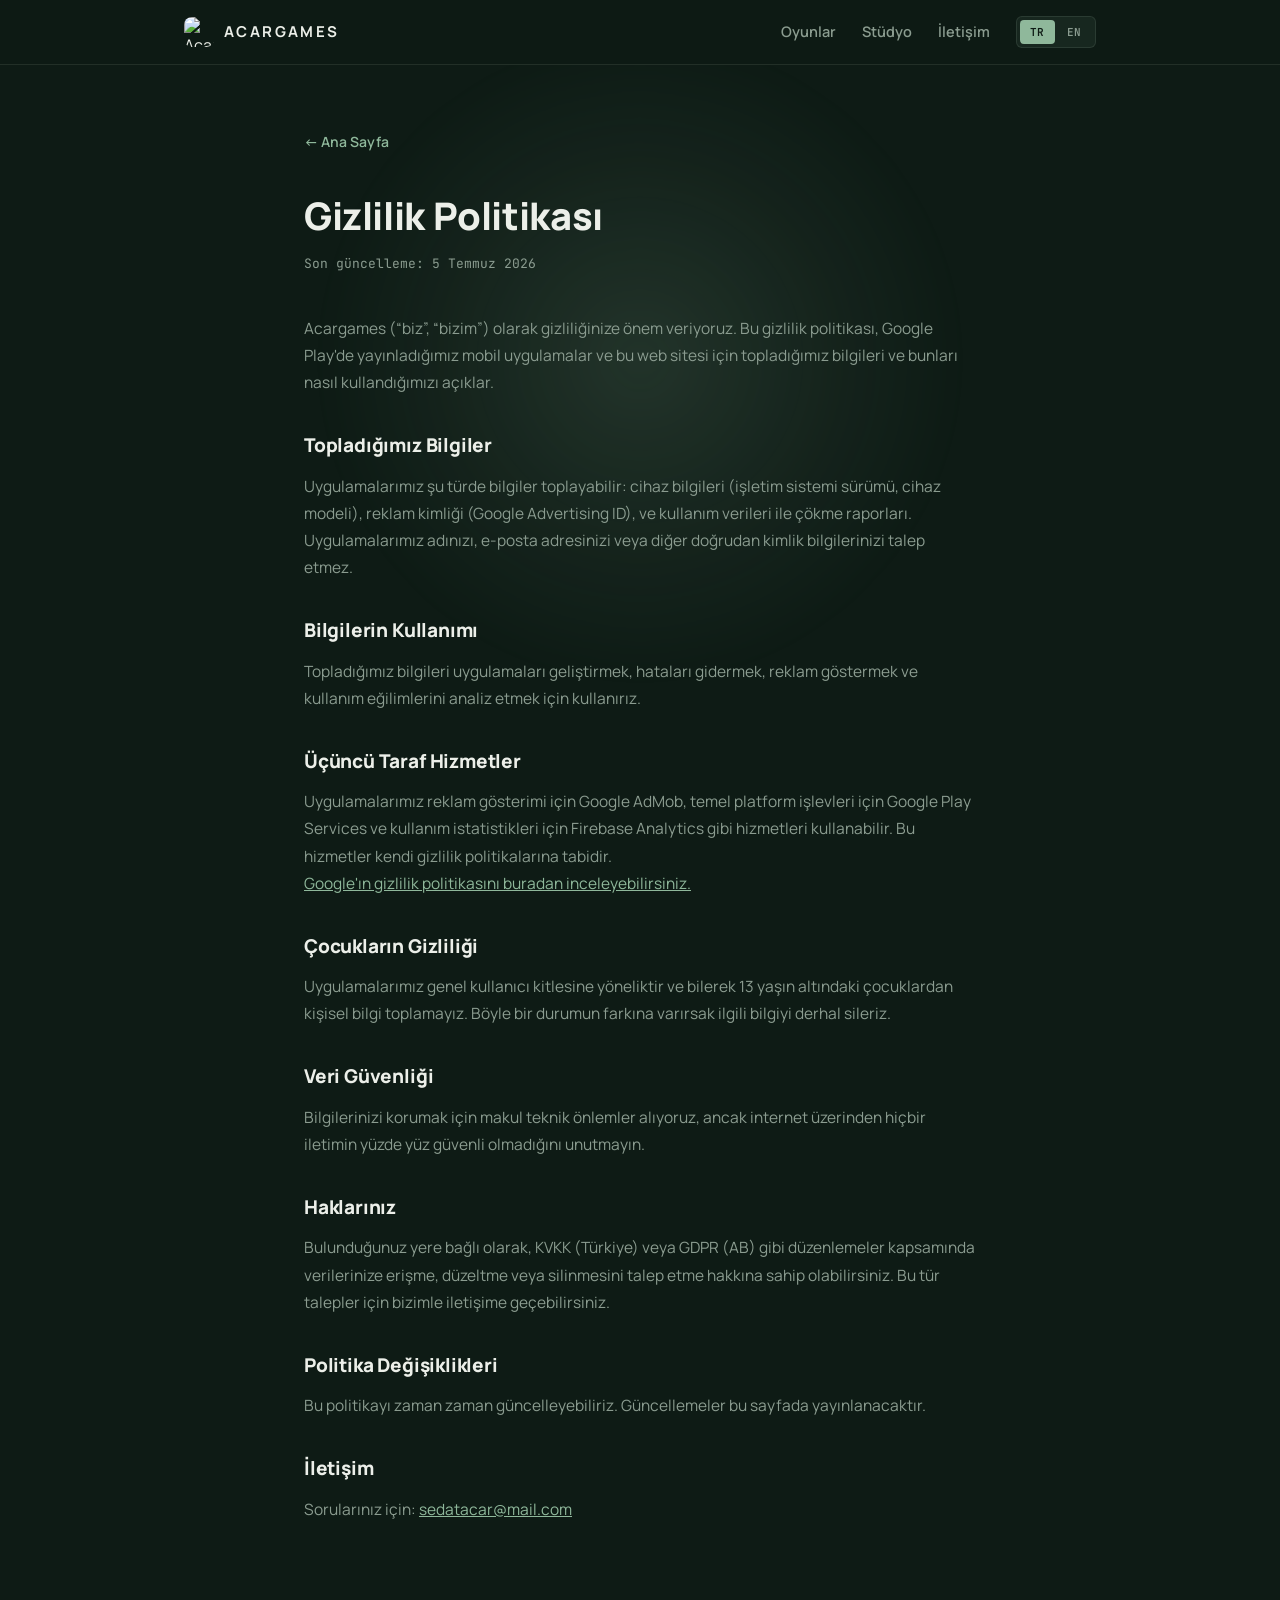
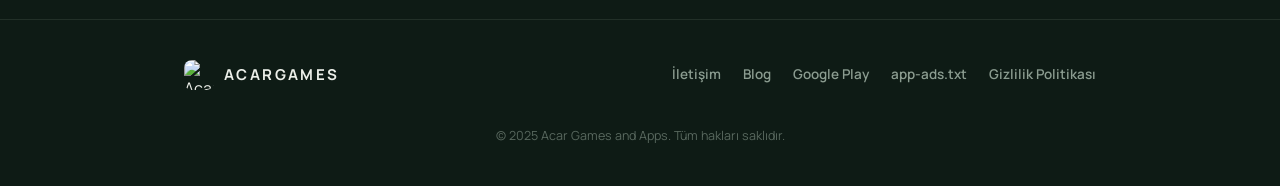
==== privacy.html @ a4260bbc "Add files via upload" ====
<!DOCTYPE html>
<html lang="tr">
<head>
<meta charset="UTF-8">
<meta name="viewport" content="width=device-width, initial-scale=1.0">
<title>Gizlilik Politikası — Acargames</title>
<meta name="description" content="Acargames gizlilik politikası: uygulamalarımızın ve web sitemizin topladığı bilgiler ve bunların kullanımı.">
<link rel="icon" type="image/png" href="https://play-lh.googleusercontent.com/VYptY5OssJmD5Wh0BMGkPZG2lin6q_z4m8bGtNImqxo-uKueqaKjXhuXgGf3LalXznJJ=s94">
<link rel="preconnect" href="https://fonts.googleapis.com">
<link rel="preconnect" href="https://fonts.gstatic.com" crossorigin>
<link href="https://fonts.googleapis.com/css2?family=Manrope:wght@400;500;600;700;800&family=JetBrains+Mono:wght@400;500&display=swap" rel="stylesheet">
<link rel="stylesheet" href="style.css?v=3">
</head>
<body>
<div class="ambient-glow" id="ambientGlow" aria-hidden="true"></div>

<header class="nav">
  <div class="nav-inner">
    <a href="index.html" class="wordmark">
      <img src="https://play-lh.googleusercontent.com/VYptY5OssJmD5Wh0BMGkPZG2lin6q_z4m8bGtNImqxo-uKueqaKjXhuXgGf3LalXznJJ=s94" alt="Acargames logosu">
      <span>Acargames</span>
    </a>
    <button class="nav-toggle" id="navToggle" aria-label="Menüyü aç" aria-expanded="false">
      <span></span><span></span><span></span>
    </button>
    <nav class="nav-links" id="navLinks">
      <a href="index.html#oyunlar" data-i18n="nav_games">Oyunlar</a>
      <a href="index.html#studyo" data-i18n="nav_studio">Stüdyo</a>
      <a href="index.html#iletisim" data-i18n="nav_contact">İletişim</a>
      <div class="lang-switch">
        <button class="lang-btn active" data-lang="tr">TR</button>
        <button class="lang-btn" data-lang="en">EN</button>
      </div>
    </nav>
  </div>
</header>

<main>
  <section class="policy">
    <div class="container">
      <a href="index.html" class="back-link" data-i18n="privacy_back">← Ana Sayfa</a>
      <h1 data-i18n="privacy_title">Gizlilik Politikası</h1>
      <span class="updated" data-i18n="privacy_updated">Son güncelleme: 5 Temmuz 2026</span>

      <p data-i18n="privacy_intro">Acargames ("biz", "bizim") olarak gizliliğinize önem veriyoruz. Bu gizlilik politikası, Google Play'de yayınladığımız mobil uygulamalar ve bu web sitesi için topladığımız bilgileri ve bunları nasıl kullandığımızı açıklar.</p>

      <h2 data-i18n="privacy_h_collect">Topladığımız Bilgiler</h2>
      <p data-i18n="privacy_p_collect">Uygulamalarımız şu türde bilgiler toplayabilir: cihaz bilgileri (işletim sistemi sürümü, cihaz modeli), reklam kimliği (Google Advertising ID), ve kullanım verileri ile çökme raporları. Uygulamalarımız adınızı, e-posta adresinizi veya diğer doğrudan kimlik bilgilerinizi talep etmez.</p>

      <h2 data-i18n="privacy_h_use">Bilgilerin Kullanımı</h2>
      <p data-i18n="privacy_p_use">Topladığımız bilgileri uygulamaları geliştirmek, hataları gidermek, reklam göstermek ve kullanım eğilimlerini analiz etmek için kullanırız.</p>

      <h2 data-i18n="privacy_h_third">Üçüncü Taraf Hizmetler</h2>
      <p data-i18n="privacy_p_third">Uygulamalarımız reklam gösterimi için Google AdMob, temel platform işlevleri için Google Play Services ve kullanım istatistikleri için Firebase Analytics gibi hizmetleri kullanabilir. Bu hizmetler kendi gizlilik politikalarına tabidir.</p>
      <p><a href="https://policies.google.com/privacy" target="_blank" rel="noopener" data-i18n="privacy_google_link">Google'ın gizlilik politikasını buradan inceleyebilirsiniz.</a></p>

      <h2 data-i18n="privacy_h_children">Çocukların Gizliliği</h2>
      <p data-i18n="privacy_p_children">Uygulamalarımız genel kullanıcı kitlesine yöneliktir ve bilerek 13 yaşın altındaki çocuklardan kişisel bilgi toplamayız. Böyle bir durumun farkına varırsak ilgili bilgiyi derhal sileriz.</p>

      <h2 data-i18n="privacy_h_security">Veri Güvenliği</h2>
      <p data-i18n="privacy_p_security">Bilgilerinizi korumak için makul teknik önlemler alıyoruz, ancak internet üzerinden hiçbir iletimin yüzde yüz güvenli olmadığını unutmayın.</p>

      <h2 data-i18n="privacy_h_rights">Haklarınız</h2>
      <p data-i18n="privacy_p_rights">Bulunduğunuz yere bağlı olarak, KVKK (Türkiye) veya GDPR (AB) gibi düzenlemeler kapsamında verilerinize erişme, düzeltme veya silinmesini talep etme hakkına sahip olabilirsiniz. Bu tür talepler için bizimle iletişime geçebilirsiniz.</p>

      <h2 data-i18n="privacy_h_changes">Politika Değişiklikleri</h2>
      <p data-i18n="privacy_p_changes">Bu politikayı zaman zaman güncelleyebiliriz. Güncellemeler bu sayfada yayınlanacaktır.</p>

      <h2 data-i18n="privacy_h_contact">İletişim</h2>
      <p><span data-i18n="privacy_p_contact">Sorularınız için:</span> <a href="mailto:sedatacar@mail.com">sedatacar@mail.com</a></p>
    </div>
  </section>
</main>

<footer class="footer">
  <div class="container">
    <a href="index.html" class="wordmark">
      <img src="https://play-lh.googleusercontent.com/VYptY5OssJmD5Wh0BMGkPZG2lin6q_z4m8bGtNImqxo-uKueqaKjXhuXgGf3LalXznJJ=s94" alt="Acargames logosu">
      <span>Acargames</span>
    </a>
    <div class="footer-links">
      <a href="mailto:sedatacar@mail.com" data-i18n="footer_contact">İletişim</a>
      <a href="https://acargamess.blogspot.com/" target="_blank" rel="noopener" data-i18n="footer_blog">Blog</a>
      <a href="https://play.google.com/store/apps/dev?id=5437785091123773517" target="_blank" rel="noopener" data-i18n="footer_play">Google Play</a>
      <a href="https://sedopezo21.github.io/app-ads.txt" target="_blank" rel="noopener">app-ads.txt</a>
      <a href="privacy.html" data-i18n="footer_privacy">Gizlilik Politikası</a>
    </div>
    <p class="footer-copy">&copy; 2025 Acar Games and Apps. <span data-i18n="footer_copy">Tüm hakları saklıdır.</span></p>
  </div>
</footer>

<script src="script.js?v=3"></script>
</body>
</html>
---- style.css ----
:root{
  --bg:#0E1B15;
  --surface:#17271F;
  --line:rgba(200,215,203,0.11);
  --ink:#ECEFE9;
  --ink-dim:#8B9C90;
  --accent:#8FB89B;
}
*{box-sizing:border-box;}
html{scroll-behavior:smooth; scroll-padding-top:80px;}
body{
  margin:0; background:var(--bg); color:var(--ink); font-family:'Manrope',sans-serif;
  font-weight:400; line-height:1.6; overflow-x:hidden;
}
h1,h2,h3{font-family:'Manrope',sans-serif; font-weight:800; margin:0; letter-spacing:-0.01em;}
p{margin:0;}
a{color:inherit;}
img{display:block; max-width:100%;}
::selection{background:var(--accent); color:var(--bg);}
:focus-visible{outline:2px solid var(--accent); outline-offset:3px;}

.container{max-width:960px; margin:0 auto; padding:0 24px;}
.eyebrow{
  font-family:'JetBrains Mono',monospace; font-size:12px; letter-spacing:0.14em;
  text-transform:uppercase; color:var(--accent); margin:0 0 14px;
}

.btn{display:inline-flex; align-items:center; gap:8px; padding:15px 30px; border-radius:6px;
  font-weight:700; font-size:15px; text-decoration:none; transition:opacity 0.2s ease;}
.btn-primary{background:var(--accent); color:var(--bg);}
.btn-primary:hover{opacity:0.85;}
.btn-text{border-bottom:1px solid var(--line); padding:15px 0; text-decoration:none; transition:color 0.2s ease, border-color 0.2s ease;}
.btn-text:hover{color:var(--accent); border-color:var(--accent);}

.wordmark{display:inline-flex; align-items:center; gap:10px; text-decoration:none; color:var(--ink);}
.wordmark img{width:30px; height:30px; border-radius:8px;}
.wordmark span{font-weight:700; font-size:15px; letter-spacing:0.16em; text-transform:uppercase;}

/* Nav */
.nav{position:sticky; top:0; z-index:100; background:rgba(14,27,21,0.9); backdrop-filter:blur(8px);
  border-bottom:1px solid var(--line);}
.nav-inner{max-width:960px; margin:0 auto; padding:16px 24px; display:flex; align-items:center;
  justify-content:space-between; position:relative;}
.nav-links{display:flex; align-items:center; gap:26px;}
.nav-links a{text-decoration:none; font-weight:600; font-size:14.5px; color:var(--ink-dim); transition:color 0.15s ease;}
.nav-links a:hover{color:var(--ink);}
.nav-links a.nav-cta{color:var(--accent);}
.nav-links a.nav-cta:hover{color:var(--ink);}
.nav-toggle{display:none; flex-direction:column; gap:5px; background:none; border:none; cursor:pointer; padding:8px;}
.nav-toggle span{width:22px; height:1.5px; background:var(--ink); display:block;}

.lang-switch{display:flex; gap:2px; background:var(--surface); border-radius:6px; padding:3px; border:1px solid var(--line);}
.lang-btn{background:none; border:none; color:var(--ink-dim); font-family:'JetBrains Mono',monospace; font-size:11px;
  font-weight:600; padding:5px 10px; border-radius:4px; cursor:pointer; letter-spacing:0.05em;}
.lang-btn.active{background:var(--accent); color:var(--bg);}

@media (max-width:760px){
  .nav-toggle{display:flex;}
  .nav-links{position:absolute; top:100%; left:0; right:0; background:var(--bg); flex-direction:column;
    align-items:flex-start; gap:0; max-height:0; overflow:hidden; transition:max-height 0.3s ease;
    border-bottom:1px solid var(--line);}
  .nav-links.open{max-height:340px;}
  .nav-links a{width:100%; padding:16px 24px; border-top:1px solid var(--line);}
  .nav-links .lang-switch{margin:16px 24px;}
}

/* Hero */
.ambient-glow{
  position:fixed; top:0; left:0; width:640px; height:640px; margin:-320px 0 0 -320px;
  border-radius:50%; z-index:0; pointer-events:none; will-change:transform;
  background:radial-gradient(circle, rgba(143,184,155,0.16) 0%, rgba(143,184,155,0.05) 45%, rgba(143,184,155,0) 72%);
  filter:blur(10px);
}
header, main, footer{position:relative; z-index:1;}

.hero-banner{width:100%; background:#000; overflow:hidden; display:flex; align-items:center; justify-content:center;
  aspect-ratio:3.2/1; max-height:320px; position:relative;}
.hero-banner img{max-width:260px; width:auto; height:auto; max-height:68%; object-fit:contain;}
.hero-banner::after{content:''; position:absolute; left:0; right:0; bottom:0; height:70px;
  background:linear-gradient(to bottom, transparent, var(--bg)); pointer-events:none;}
@media (max-width:640px){.hero-banner{aspect-ratio:2/1; max-height:200px;} .hero-banner img{max-width:150px;}}

.hero{padding:56px 0 64px;}
.hero .container{max-width:720px; text-align:center;}
.hero h1{font-size:clamp(28px,5vw,42px); line-height:1.25; margin:14px 0 22px;}
.hero-sub{font-size:17px; color:var(--ink-dim); max-width:560px; margin:0 auto 36px;}
.hero-cta{display:flex; flex-wrap:wrap; gap:24px; justify-content:center; align-items:center;}
.hero-stats{font-family:'JetBrains Mono',monospace; font-size:12.5px; letter-spacing:0.06em;
  color:var(--ink-dim); text-transform:uppercase; margin-top:56px;}

.reveal, .row{opacity:0; transform:translateY(14px); transition:opacity 0.6s ease, transform 0.6s ease;}
.reveal.is-visible, .row.is-visible{opacity:1; transform:translateY(0);}

/* About */
.about{padding:80px 0; border-top:1px solid var(--line);}
.about .container{display:grid; grid-template-columns:1.3fr 1fr; gap:64px; align-items:start;}
.about h2{font-size:clamp(24px,4vw,34px); margin-bottom:18px;}
.about-text p{color:var(--ink-dim); font-size:16.5px; line-height:1.75;}
.breakdown{display:flex; flex-direction:column; margin-top:6px;}
.bd-row{display:flex; align-items:baseline; gap:18px; padding:18px 0; border-top:1px solid var(--line);}
.bd-row:last-child{border-bottom:1px solid var(--line);}
.bd-num{font-family:'JetBrains Mono',monospace; font-size:22px; color:var(--accent); min-width:32px;}
.bd-label{color:var(--ink-dim); font-size:14.5px;}
@media (max-width:760px){.about .container{grid-template-columns:1fr; gap:40px;}}

/* Showcase */
.showcase{padding:80px 0; border-top:1px solid var(--line);}
.showcase h2{font-size:clamp(24px,4vw,34px); margin-bottom:8px;}
.showcase-sub{color:var(--ink-dim); font-size:15.5px; margin-bottom:30px;}

.list{display:flex; flex-direction:column; margin-top:12px;}
.row{display:flex; align-items:center; gap:18px; padding:22px 14px;
  border-top:1px solid var(--line); text-decoration:none; color:var(--ink); transition:background 0.2s ease, transform 0.2s ease;}
.list .row:last-child{border-bottom:1px solid var(--line);}
.row:hover{background:var(--surface); transform:translateX(2px);}
.row-icon{width:52px; height:52px; border-radius:14px; flex-shrink:0; box-shadow:0 4px 14px rgba(0,0,0,0.35); border:1px solid rgba(255,255,255,0.08);}
.row-main{flex:1; min-width:0;}
.row-title{font-size:19px; font-weight:700; margin-bottom:6px;}
.row-hook{font-size:14.5px; color:var(--ink-dim);}
.row-meta{display:flex; align-items:center; gap:22px; flex-shrink:0;}
.row-tag{font-family:'JetBrains Mono',monospace; font-size:10.5px; letter-spacing:0.05em;
  text-transform:uppercase; color:var(--ink-dim); white-space:nowrap;}
.row-arrow{font-size:17px; color:var(--accent); transition:transform 0.2s ease; display:inline-block;}
.row:hover .row-arrow{transform:translateX(4px);}
@media (max-width:640px){
  .row{flex-wrap:wrap;}
  .row-meta{width:100%; justify-content:space-between; padding-left:70px;}
}

/* Contact */
.contact{padding:80px 0; border-top:1px solid var(--line); text-align:center;}
.contact .container{max-width:560px;}
.contact h2{font-size:clamp(22px,4vw,30px); margin-bottom:16px;}
.contact p{color:var(--ink-dim); font-size:16.5px; margin-bottom:32px;}
.contact-links{display:flex; flex-wrap:wrap; gap:24px; justify-content:center; align-items:center;}

/* Footer */
.footer{padding:40px 0; border-top:1px solid var(--line);}
.footer .container{display:flex; flex-wrap:wrap; align-items:center; justify-content:space-between; gap:20px;}
.footer-links{display:flex; flex-wrap:wrap; gap:22px;}
.footer-links a{text-decoration:none; color:var(--ink-dim); font-size:13.5px; font-weight:600;}
.footer-links a:hover{color:var(--accent);}
.footer-copy{width:100%; text-align:center; color:var(--ink-dim); font-size:12.5px; margin-top:16px; opacity:0.6;}

/* Privacy / policy page */
.policy{padding:64px 0 96px;}
.policy .container{max-width:720px;}
.back-link{display:inline-block; margin-bottom:32px; color:var(--ink-dim); text-decoration:none; font-size:14px; font-weight:600;}
.back-link:hover{color:var(--accent);}
.policy h1{font-size:clamp(28px,4vw,38px); margin-bottom:8px;}
.policy .updated{color:var(--ink-dim); font-family:'JetBrains Mono',monospace; font-size:13px; margin-bottom:40px; display:block;}
.policy h2{font-size:19px; margin:34px 0 12px;}
.policy p{color:var(--ink-dim); font-size:15.5px; line-height:1.75;}
.policy a{color:var(--accent);}

@media (prefers-reduced-motion: reduce){
  *{transition-duration:0.01ms !important; animation-duration:0.01ms !important;}
  .reveal, .row{opacity:1; transform:none;}
}
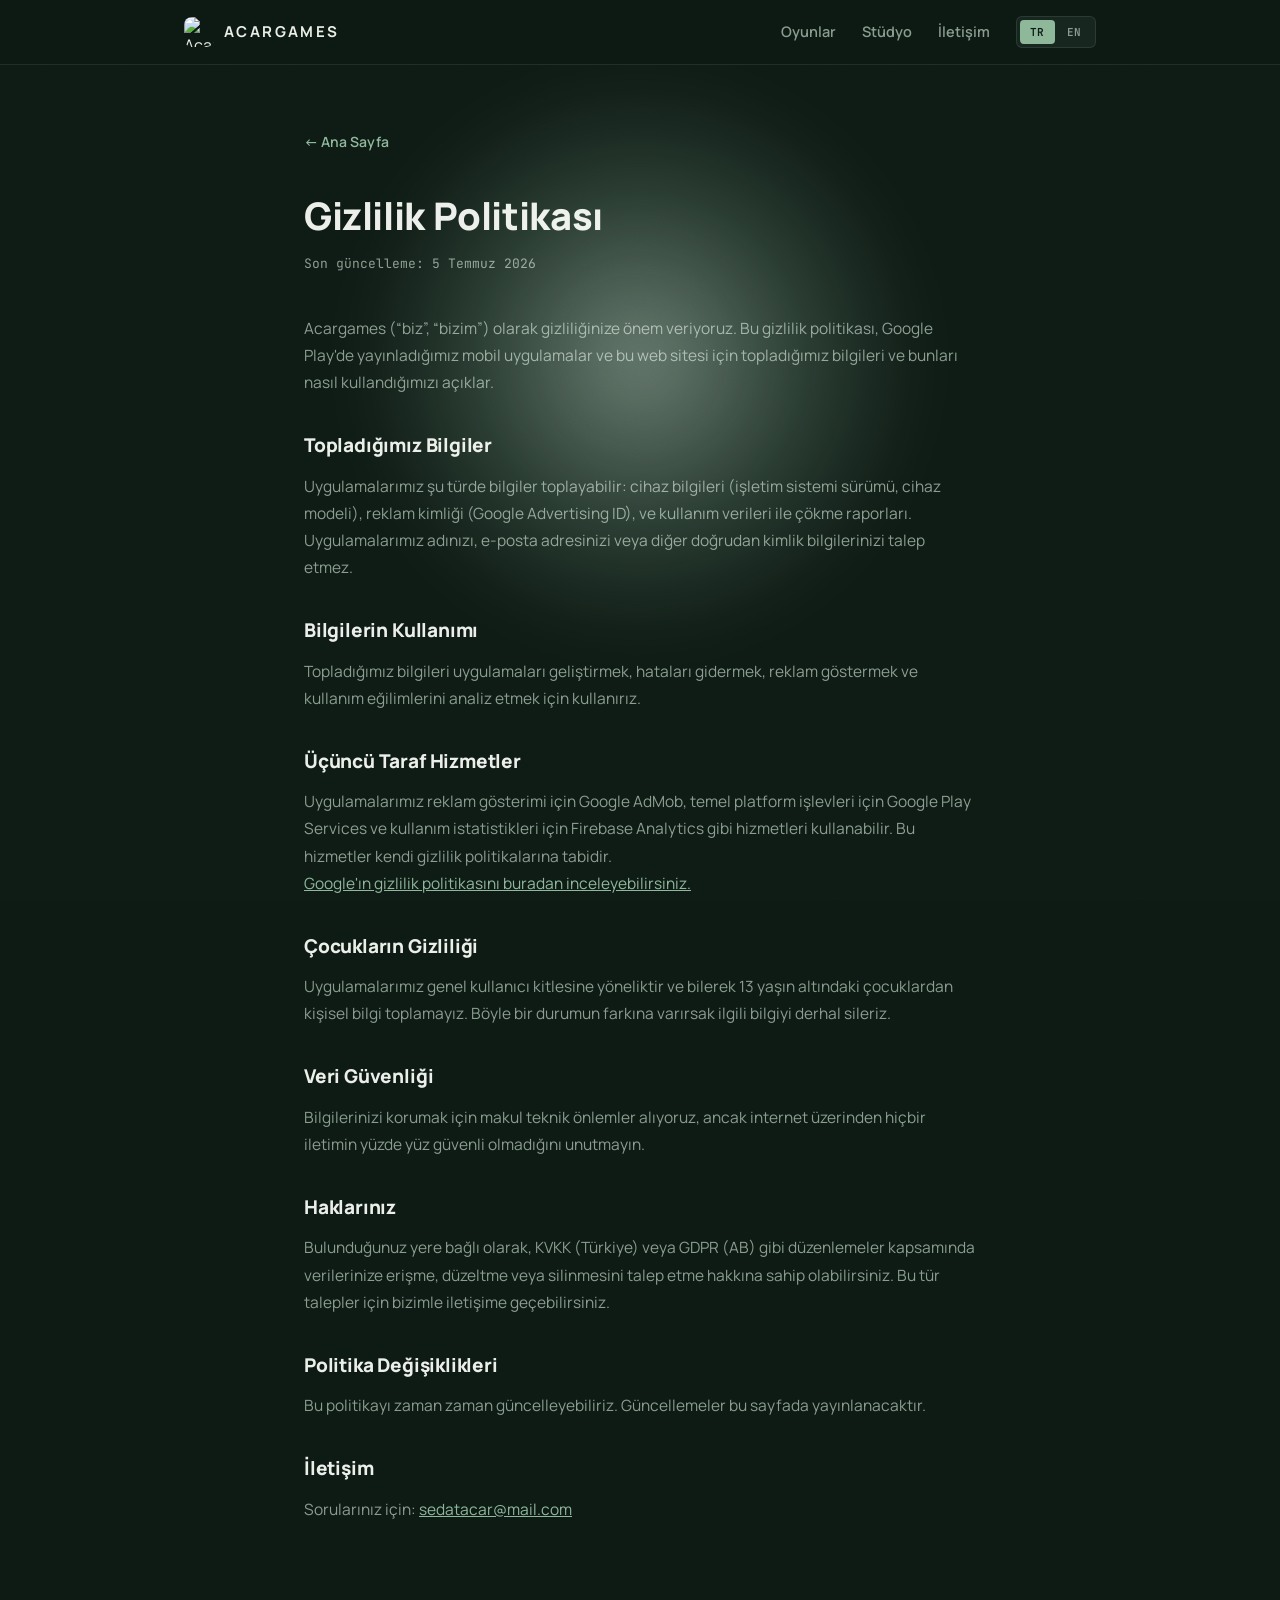
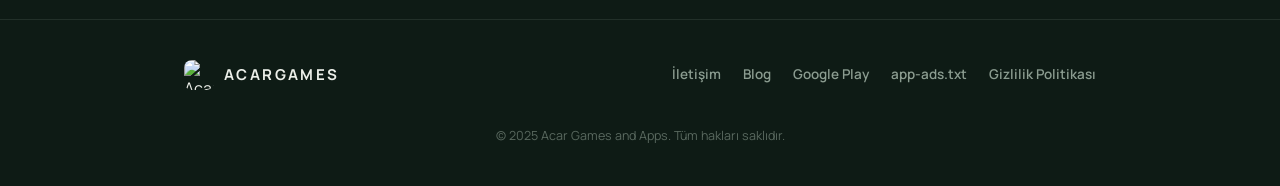
==== commit 097f476b: "Add files via upload" ====
--- a/privacy.html
+++ b/privacy.html
@@ -9,10 +9,11 @@
 <link rel="preconnect" href="https://fonts.googleapis.com">
 <link rel="preconnect" href="https://fonts.gstatic.com" crossorigin>
 <link href="https://fonts.googleapis.com/css2?family=Manrope:wght@400;500;600;700;800&family=JetBrains+Mono:wght@400;500&display=swap" rel="stylesheet">
-<link rel="stylesheet" href="style.css?v=3">
+<link rel="stylesheet" href="style.css?v=4">
 </head>
 <body>
 <div class="ambient-glow" id="ambientGlow" aria-hidden="true"></div>
+<div class="grain" aria-hidden="true"></div>
 
 <header class="nav">
   <div class="nav-inner">
--- a/style.css
+++ b/style.css
@@ -66,10 +66,16 @@
 
 /* Hero */
 .ambient-glow{
-  position:fixed; top:0; left:0; width:640px; height:640px; margin:-320px 0 0 -320px;
-  border-radius:50%; z-index:0; pointer-events:none; will-change:transform;
-  background:radial-gradient(circle, rgba(143,184,155,0.16) 0%, rgba(143,184,155,0.05) 45%, rgba(143,184,155,0) 72%);
-  filter:blur(10px);
+  position:fixed; top:0; left:0; width:560px; height:560px; margin:-280px 0 0 -280px;
+  border-radius:50%; z-index:5; pointer-events:none; will-change:transform;
+  background:radial-gradient(circle, rgba(190,215,198,0.5) 0%, rgba(143,184,155,0.18) 45%, rgba(143,184,155,0) 72%);
+  mix-blend-mode:screen;
+  filter:blur(24px);
+}
+.grain{
+  position:fixed; inset:0; z-index:6; pointer-events:none;
+  opacity:0.05; mix-blend-mode:overlay;
+  background-image:url("data:image/svg+xml,%3Csvg xmlns='http://www.w3.org/2000/svg'%3E%3Cfilter id='n'%3E%3CfeTurbulence type='fractalNoise' baseFrequency='0.85' numOctaves='2' stitchTiles='stitch'/%3E%3C/filter%3E%3Crect width='100%25' height='100%25' filter='url(%23n)'/%3E%3C/svg%3E");
 }
 header, main, footer{position:relative; z-index:1;}
 
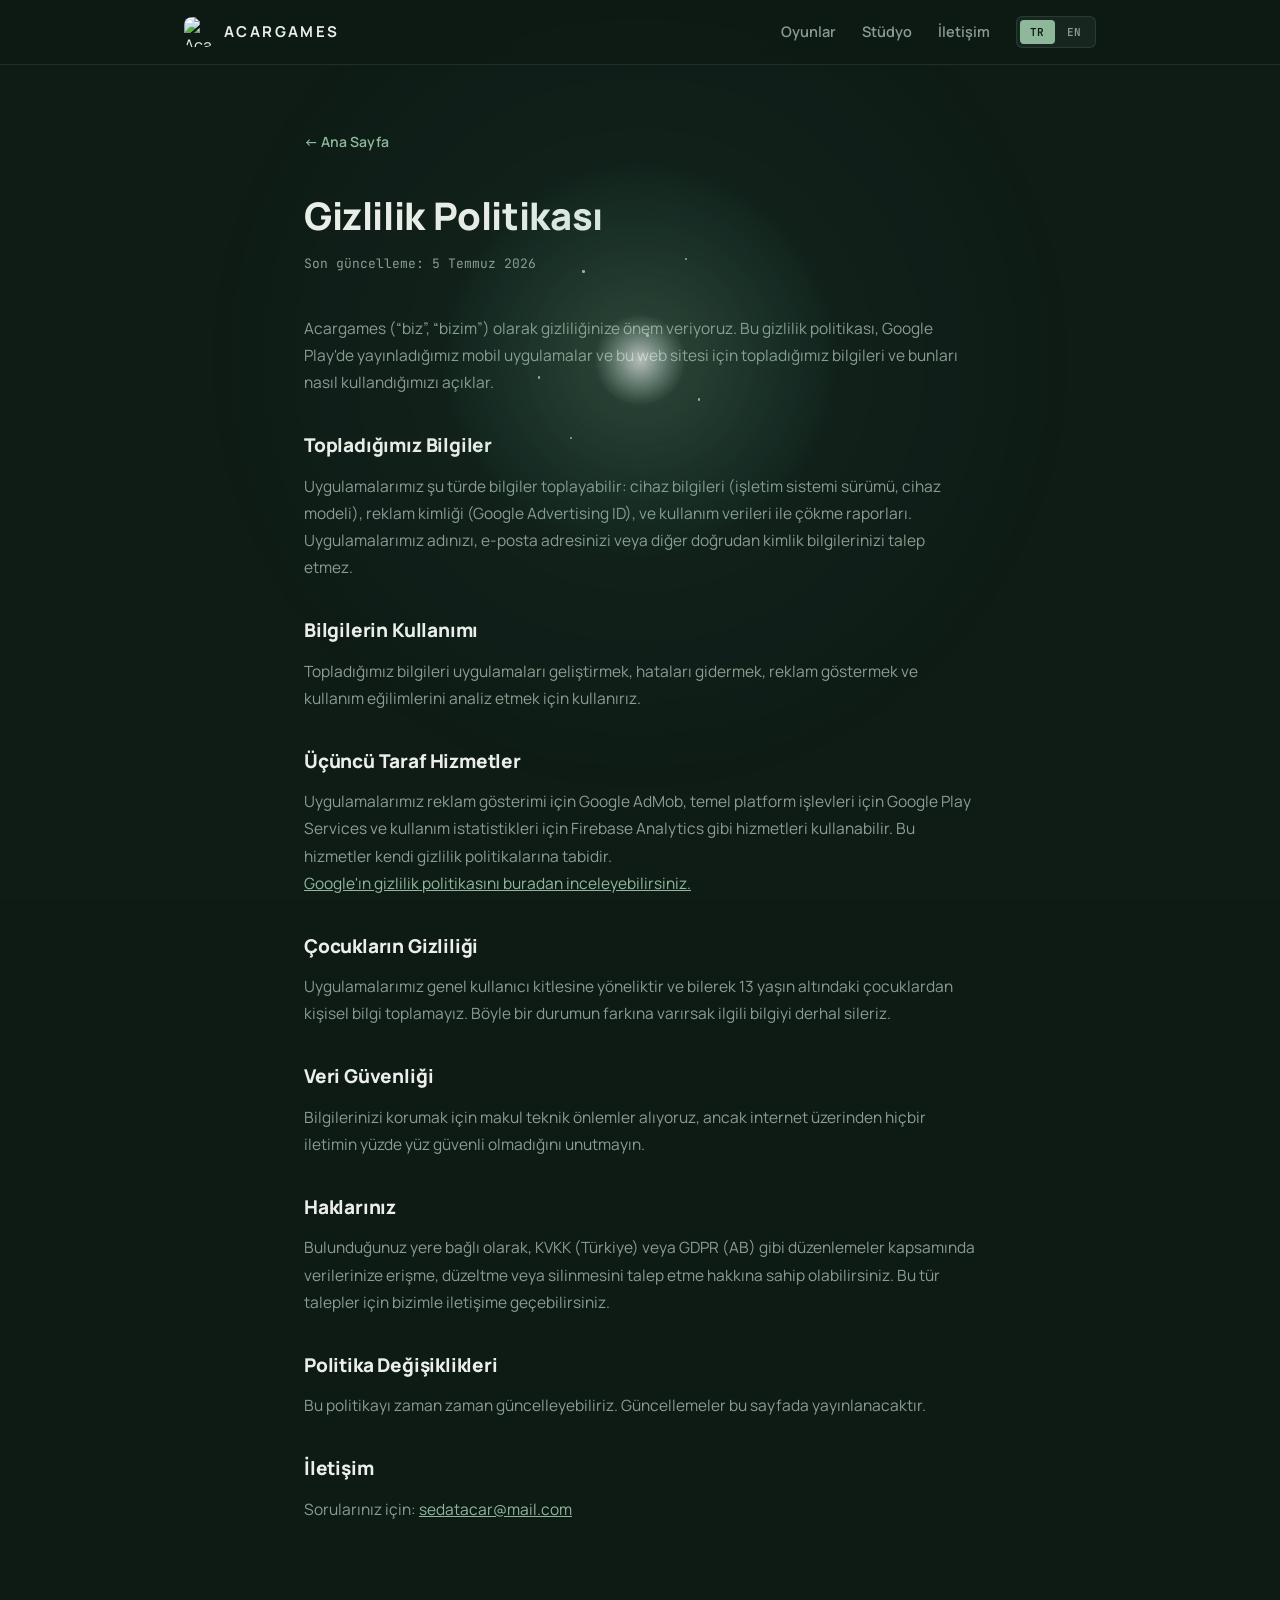
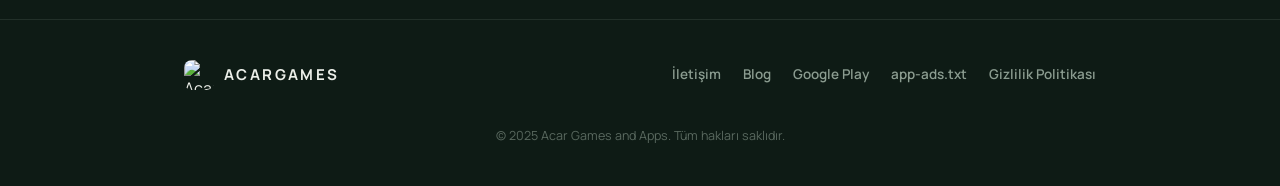
==== commit ef67bf63: "Add files via upload" ====
--- a/privacy.html
+++ b/privacy.html
@@ -9,10 +9,17 @@
 <link rel="preconnect" href="https://fonts.googleapis.com">
 <link rel="preconnect" href="https://fonts.gstatic.com" crossorigin>
 <link href="https://fonts.googleapis.com/css2?family=Manrope:wght@400;500;600;700;800&family=JetBrains+Mono:wght@400;500&display=swap" rel="stylesheet">
-<link rel="stylesheet" href="style.css?v=4">
+<link rel="stylesheet" href="style.css?v=6">
 </head>
 <body>
-<div class="ambient-glow" id="ambientGlow" aria-hidden="true"></div>
+<div class="glow-field" id="glowField" aria-hidden="true">
+  <div class="glow-halo"></div>
+  <div class="glow-mid"></div>
+  <div class="glow-fringe-r"></div>
+  <div class="glow-fringe-b"></div>
+  <div class="glow-core"></div>
+  <div class="glow-particles"><span></span><span></span><span></span><span></span><span></span><span></span></div>
+</div>
 <div class="grain" aria-hidden="true"></div>
 
 <header class="nav">
@@ -90,6 +97,6 @@
   </div>
 </footer>
 
-<script src="script.js?v=3"></script>
+<script src="script.js?v=6"></script>
 </body>
 </html>
--- a/style.css
+++ b/style.css
@@ -65,19 +65,66 @@
 }
 
 /* Hero */
-.ambient-glow{
-  position:fixed; top:0; left:0; width:560px; height:560px; margin:-280px 0 0 -280px;
-  border-radius:50%; z-index:5; pointer-events:none; will-change:transform;
-  background:radial-gradient(circle, rgba(190,215,198,0.5) 0%, rgba(143,184,155,0.18) 45%, rgba(143,184,155,0) 72%);
-  mix-blend-mode:screen;
-  filter:blur(24px);
-}
+.glow-field{position:fixed; top:0; left:0; width:0; height:0; z-index:5; pointer-events:none; will-change:opacity;}
+.glow-field > div{position:absolute; top:0; left:0; border-radius:50%; will-change:transform;}
+
+.glow-halo{width:900px; height:900px; margin:-450px 0 0 -450px;
+  background:radial-gradient(circle, rgba(79,169,140,0.10) 0%, rgba(79,169,140,0.03) 45%, transparent 72%);
+  mix-blend-mode:screen; filter:blur(30px);
+  animation:breathe 7s ease-in-out infinite;}
+.glow-mid{width:380px; height:380px; margin:-190px 0 0 -190px;
+  background:radial-gradient(circle, rgba(143,184,155,0.30) 0%, rgba(79,169,140,0.11) 55%, transparent 76%);
+  mix-blend-mode:screen; filter:blur(6px);
+  animation:breathe 7s ease-in-out infinite -2.3s;}
+.glow-core{width:88px; height:88px; margin:-44px 0 0 -44px;
+  background:radial-gradient(circle, rgba(235,248,242,0.95) 0%, rgba(200,230,215,0.55) 32%, rgba(143,184,155,0.14) 65%, transparent 80%);
+  mix-blend-mode:screen; filter:blur(1px);}
+.glow-fringe-r{width:96px; height:96px; margin:-48px 0 0 -48px; opacity:0.3;
+  background:radial-gradient(circle, rgba(255,110,110,0.4) 0%, transparent 44%);
+  mix-blend-mode:screen; filter:blur(3px);}
+.glow-fringe-b{width:96px; height:96px; margin:-48px 0 0 -48px; opacity:0.3;
+  background:radial-gradient(circle, rgba(120,190,255,0.4) 0%, transparent 44%);
+  mix-blend-mode:screen; filter:blur(3px);}
+.glow-particles{width:320px; height:320px; margin:-160px 0 0 -160px; overflow:hidden; border-radius:50%;}
+.glow-particles span{position:absolute; width:2.5px; height:2.5px; border-radius:50%; background:rgba(235,248,242,0.85);
+  animation:drift 6.5s ease-in-out infinite;}
+.glow-particles span:nth-child(1){top:22%; left:32%; animation-duration:6s;}
+.glow-particles span:nth-child(2){top:62%; left:68%; animation-duration:8s; animation-delay:-2s;}
+.glow-particles span:nth-child(3){top:42%; left:52%; animation-duration:5s; animation-delay:-1s;}
+.glow-particles span:nth-child(4){top:74%; left:28%; animation-duration:7s; animation-delay:-3.4s;}
+.glow-particles span:nth-child(5){top:18%; left:64%; animation-duration:9s; animation-delay:-4.2s;}
+.glow-particles span:nth-child(6){top:55%; left:18%; animation-duration:6.8s; animation-delay:-2.6s;}
+
+@keyframes breathe{
+  0%,100%{opacity:0.85; filter:blur(30px) brightness(0.96);}
+  50%{opacity:1; filter:blur(30px) brightness(1.08);}
+}
+@keyframes drift{
+  0%,100%{transform:translate(0,0); opacity:0;}
+  15%{opacity:1;}
+  50%{transform:translate(9px,-15px);}
+  85%{opacity:1;}
+}
+
 .grain{
   position:fixed; inset:0; z-index:6; pointer-events:none;
   opacity:0.05; mix-blend-mode:overlay;
   background-image:url("data:image/svg+xml,%3Csvg xmlns='http://www.w3.org/2000/svg'%3E%3Cfilter id='n'%3E%3CfeTurbulence type='fractalNoise' baseFrequency='0.85' numOctaves='2' stitchTiles='stitch'/%3E%3C/filter%3E%3Crect width='100%25' height='100%25' filter='url(%23n)'/%3E%3C/svg%3E");
 }
 header, main, footer{position:relative; z-index:1;}
+
+/* Magnetic hover: spotlight sheen + spring tilt, shared by buttons, rows and nav links */
+.btn, .row, .nav-links a{position:relative; transform-style:preserve-3d;}
+.btn, .row{transition:transform 0.5s cubic-bezier(0.34,1.56,0.64,1), box-shadow 0.4s ease;}
+.btn::before, .row::before{
+  content:''; position:absolute; inset:0; border-radius:inherit; pointer-events:none; opacity:0;
+  background:radial-gradient(circle at var(--mx,50%) var(--my,50%), rgba(255,255,255,0.16), transparent 62%);
+  transition:opacity 0.35s ease; z-index:1;
+}
+.btn:hover::before, .row:hover::before{opacity:1;}
+.btn-primary:hover{box-shadow:0 10px 30px rgba(143,184,155,0.25);}
+.row:hover{background:var(--surface); box-shadow:0 14px 34px rgba(0,0,0,0.28);}
+.row > *{position:relative; z-index:0;}
 
 .hero-banner{width:100%; background:#000; overflow:hidden; display:flex; align-items:center; justify-content:center;
   aspect-ratio:3.2/1; max-height:320px; position:relative;}
@@ -116,10 +163,12 @@
 
 .list{display:flex; flex-direction:column; margin-top:12px;}
 .row{display:flex; align-items:center; gap:18px; padding:22px 14px;
-  border-top:1px solid var(--line); text-decoration:none; color:var(--ink); transition:background 0.2s ease, transform 0.2s ease;}
+  border-top:1px solid var(--line); text-decoration:none; color:var(--ink);
+  transition:transform 0.5s cubic-bezier(0.34,1.56,0.64,1), box-shadow 0.4s ease, background 0.2s ease;}
 .list .row:last-child{border-bottom:1px solid var(--line);}
-.row:hover{background:var(--surface); transform:translateX(2px);}
 .row-icon{width:52px; height:52px; border-radius:14px; flex-shrink:0; box-shadow:0 4px 14px rgba(0,0,0,0.35); border:1px solid rgba(255,255,255,0.08);}
+.row-icon-fallback{display:flex; align-items:center; justify-content:center; background:var(--surface); color:var(--accent);
+  font-family:'JetBrains Mono',monospace; font-weight:700; font-size:20px;}
 .row-main{flex:1; min-width:0;}
 .row-title{font-size:19px; font-weight:700; margin-bottom:6px;}
 .row-hook{font-size:14.5px; color:var(--ink-dim);}
@@ -162,4 +211,6 @@
 @media (prefers-reduced-motion: reduce){
   *{transition-duration:0.01ms !important; animation-duration:0.01ms !important;}
   .reveal, .row{opacity:1; transform:none;}
-}
+  .glow-halo, .glow-mid{animation:none;}
+  .glow-particles span{animation:none; opacity:0;}
+}
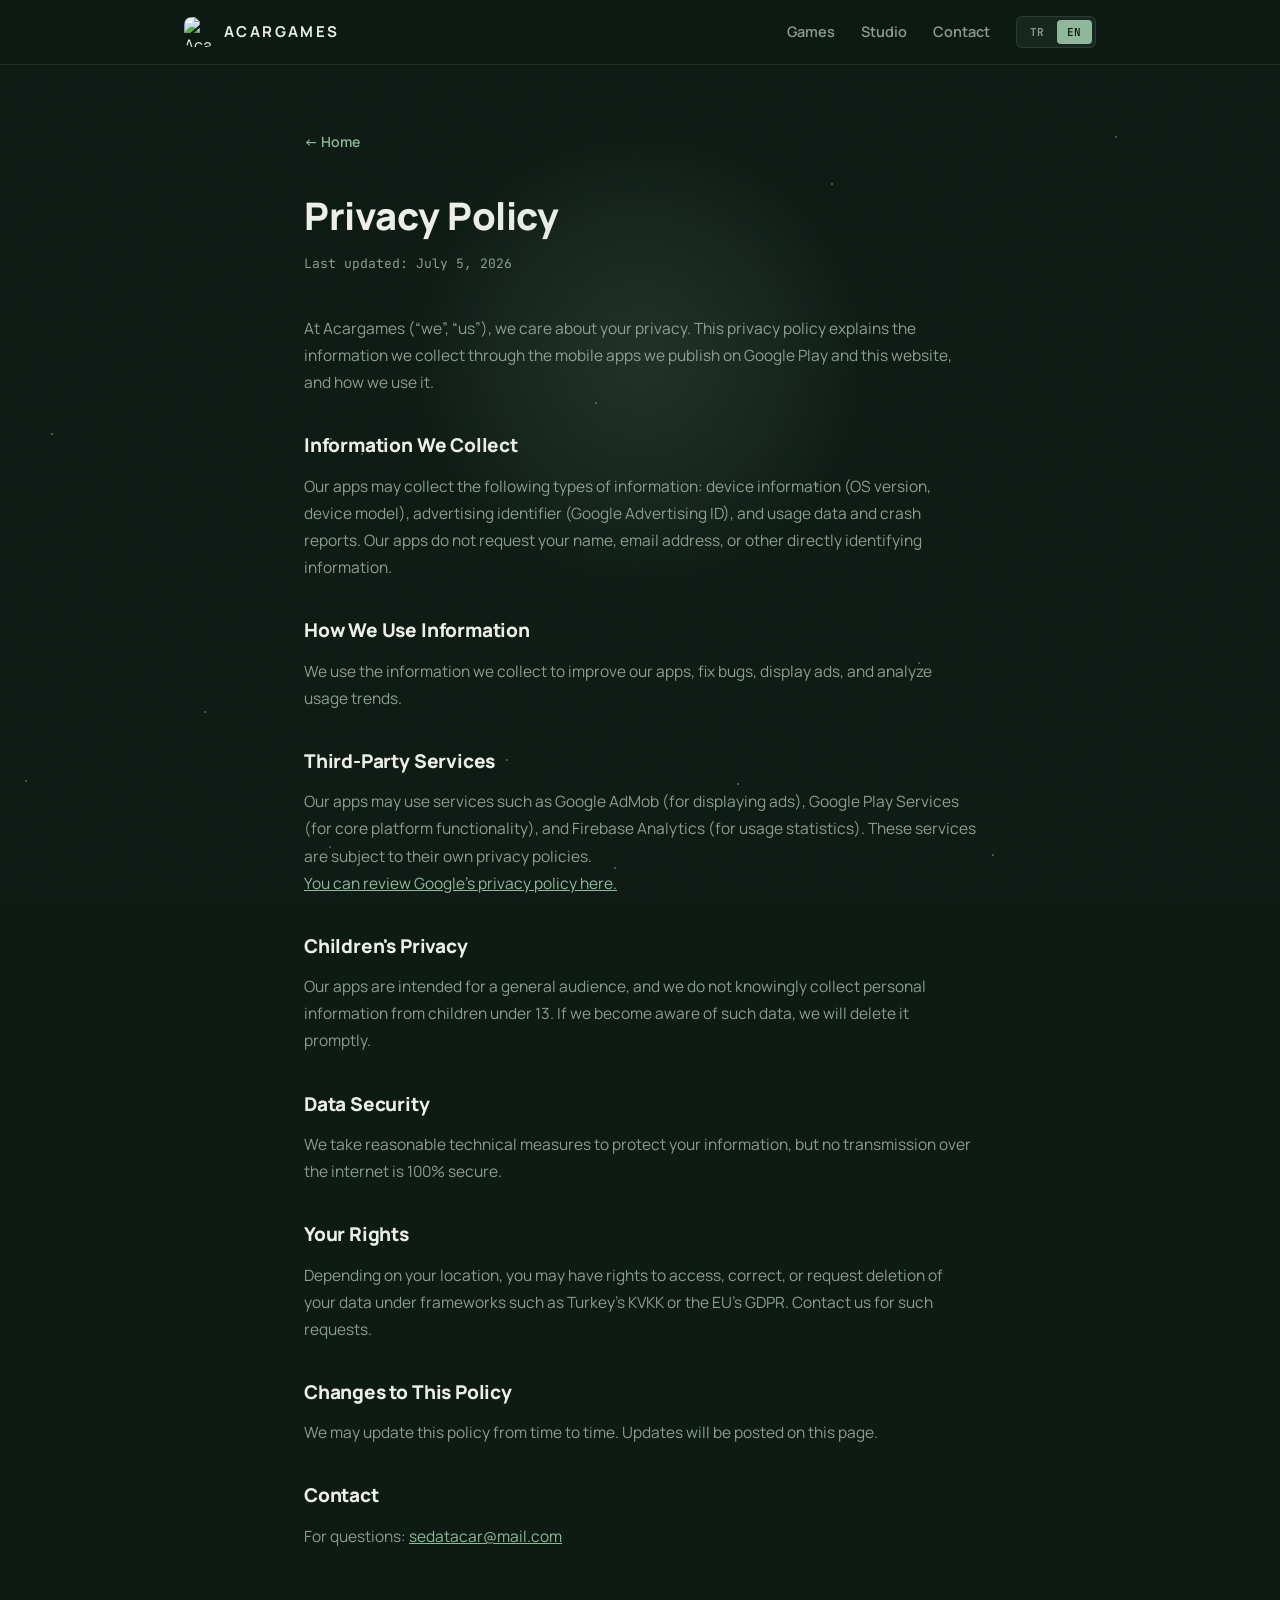
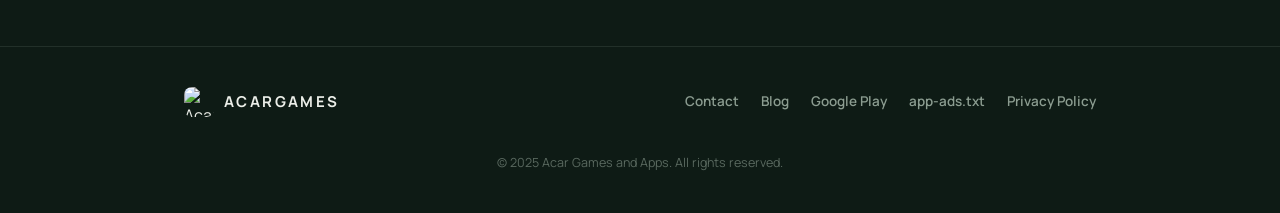
==== commit 0d1c416e: "Add files via upload" ====
--- a/privacy.html
+++ b/privacy.html
@@ -1,25 +1,21 @@
 <!DOCTYPE html>
-<html lang="tr">
+<html lang="en">
 <head>
 <meta charset="UTF-8">
 <meta name="viewport" content="width=device-width, initial-scale=1.0">
-<title>Gizlilik Politikası — Acargames</title>
-<meta name="description" content="Acargames gizlilik politikası: uygulamalarımızın ve web sitemizin topladığı bilgiler ve bunların kullanımı.">
+<title>Privacy Policy — Acargames</title>
+<meta name="description" content="Acargames privacy policy: the information our apps and website collect, and how it's used.">
 <link rel="icon" type="image/png" href="https://play-lh.googleusercontent.com/VYptY5OssJmD5Wh0BMGkPZG2lin6q_z4m8bGtNImqxo-uKueqaKjXhuXgGf3LalXznJJ=s94">
 <link rel="preconnect" href="https://fonts.googleapis.com">
 <link rel="preconnect" href="https://fonts.gstatic.com" crossorigin>
 <link href="https://fonts.googleapis.com/css2?family=Manrope:wght@400;500;600;700;800&family=JetBrains+Mono:wght@400;500&display=swap" rel="stylesheet">
-<link rel="stylesheet" href="style.css?v=6">
+<link rel="stylesheet" href="style.css?v=7">
 </head>
 <body>
 <div class="glow-field" id="glowField" aria-hidden="true">
-  <div class="glow-halo"></div>
-  <div class="glow-mid"></div>
-  <div class="glow-fringe-r"></div>
-  <div class="glow-fringe-b"></div>
-  <div class="glow-core"></div>
-  <div class="glow-particles"><span></span><span></span><span></span><span></span><span></span><span></span></div>
+  <div class="glow-ambient"></div>
 </div>
+<div class="dust" aria-hidden="true"></div>
 <div class="grain" aria-hidden="true"></div>
 
 <header class="nav">
@@ -36,8 +32,8 @@
       <a href="index.html#studyo" data-i18n="nav_studio">Stüdyo</a>
       <a href="index.html#iletisim" data-i18n="nav_contact">İletişim</a>
       <div class="lang-switch">
-        <button class="lang-btn active" data-lang="tr">TR</button>
-        <button class="lang-btn" data-lang="en">EN</button>
+        <button class="lang-btn" data-lang="tr">TR</button>
+        <button class="lang-btn active" data-lang="en">EN</button>
       </div>
     </nav>
   </div>
@@ -97,6 +93,6 @@
   </div>
 </footer>
 
-<script src="script.js?v=6"></script>
+<script src="script.js?v=7"></script>
 </body>
 </html>
--- a/style.css
+++ b/style.css
@@ -65,45 +65,22 @@
 }
 
 /* Hero */
-.glow-field{position:fixed; top:0; left:0; width:0; height:0; z-index:5; pointer-events:none; will-change:opacity;}
-.glow-field > div{position:absolute; top:0; left:0; border-radius:50%; will-change:transform;}
+.glow-field{position:fixed; top:0; left:0; width:0; height:0; z-index:2; pointer-events:none;}
+.glow-ambient{
+  position:absolute; top:0; left:0; width:440px; height:440px; margin:-220px 0 0 -220px; border-radius:50%;
+  background:radial-gradient(circle, rgba(143,184,155,0.15) 0%, rgba(143,184,155,0.07) 45%, rgba(143,184,155,0) 75%);
+  filter:blur(22px);
+}
 
-.glow-halo{width:900px; height:900px; margin:-450px 0 0 -450px;
-  background:radial-gradient(circle, rgba(79,169,140,0.10) 0%, rgba(79,169,140,0.03) 45%, transparent 72%);
-  mix-blend-mode:screen; filter:blur(30px);
-  animation:breathe 7s ease-in-out infinite;}
-.glow-mid{width:380px; height:380px; margin:-190px 0 0 -190px;
-  background:radial-gradient(circle, rgba(143,184,155,0.30) 0%, rgba(79,169,140,0.11) 55%, transparent 76%);
-  mix-blend-mode:screen; filter:blur(6px);
-  animation:breathe 7s ease-in-out infinite -2.3s;}
-.glow-core{width:88px; height:88px; margin:-44px 0 0 -44px;
-  background:radial-gradient(circle, rgba(235,248,242,0.95) 0%, rgba(200,230,215,0.55) 32%, rgba(143,184,155,0.14) 65%, transparent 80%);
-  mix-blend-mode:screen; filter:blur(1px);}
-.glow-fringe-r{width:96px; height:96px; margin:-48px 0 0 -48px; opacity:0.3;
-  background:radial-gradient(circle, rgba(255,110,110,0.4) 0%, transparent 44%);
-  mix-blend-mode:screen; filter:blur(3px);}
-.glow-fringe-b{width:96px; height:96px; margin:-48px 0 0 -48px; opacity:0.3;
-  background:radial-gradient(circle, rgba(120,190,255,0.4) 0%, transparent 44%);
-  mix-blend-mode:screen; filter:blur(3px);}
-.glow-particles{width:320px; height:320px; margin:-160px 0 0 -160px; overflow:hidden; border-radius:50%;}
-.glow-particles span{position:absolute; width:2.5px; height:2.5px; border-radius:50%; background:rgba(235,248,242,0.85);
-  animation:drift 6.5s ease-in-out infinite;}
-.glow-particles span:nth-child(1){top:22%; left:32%; animation-duration:6s;}
-.glow-particles span:nth-child(2){top:62%; left:68%; animation-duration:8s; animation-delay:-2s;}
-.glow-particles span:nth-child(3){top:42%; left:52%; animation-duration:5s; animation-delay:-1s;}
-.glow-particles span:nth-child(4){top:74%; left:28%; animation-duration:7s; animation-delay:-3.4s;}
-.glow-particles span:nth-child(5){top:18%; left:64%; animation-duration:9s; animation-delay:-4.2s;}
-.glow-particles span:nth-child(6){top:55%; left:18%; animation-duration:6.8s; animation-delay:-2.6s;}
-
-@keyframes breathe{
-  0%,100%{opacity:0.85; filter:blur(30px) brightness(0.96);}
-  50%{opacity:1; filter:blur(30px) brightness(1.08);}
-}
-@keyframes drift{
-  0%,100%{transform:translate(0,0); opacity:0;}
-  15%{opacity:1;}
-  50%{transform:translate(9px,-15px);}
-  85%{opacity:1;}
+/* Dust motes: sitewide, near-subliminal, unrelated to cursor position */
+.dust{position:fixed; inset:0; z-index:2; pointer-events:none; overflow:hidden;}
+.dust span{position:absolute; width:2px; height:2px; border-radius:50%; background:rgba(200,220,208,0.4);
+  animation:dust-float linear infinite;}
+@keyframes dust-float{
+  0%{transform:translate(0,0); opacity:0;}
+  12%{opacity:0.45;}
+  88%{opacity:0.45;}
+  100%{transform:translate(var(--dx,-12px), var(--dy,-90px)); opacity:0;}
 }
 
 .grain{
@@ -113,18 +90,20 @@
 }
 header, main, footer{position:relative; z-index:1;}
 
-/* Magnetic hover: spotlight sheen + spring tilt, shared by buttons, rows and nav links */
+/* Premium hover: glass-reflection sheen (angled, tracks cursor) + metallic edge + soft depth shadow + spring tilt */
 .btn, .row, .nav-links a{position:relative; transform-style:preserve-3d;}
-.btn, .row{transition:transform 0.5s cubic-bezier(0.34,1.56,0.64,1), box-shadow 0.4s ease;}
+.btn, .row{transition:transform 0.6s cubic-bezier(0.22,1,0.36,1), box-shadow 0.5s ease;}
 .btn::before, .row::before{
   content:''; position:absolute; inset:0; border-radius:inherit; pointer-events:none; opacity:0;
-  background:radial-gradient(circle at var(--mx,50%) var(--my,50%), rgba(255,255,255,0.16), transparent 62%);
-  transition:opacity 0.35s ease; z-index:1;
+  background:linear-gradient(115deg, transparent calc(var(--mx,50%) - 22%), rgba(255,255,255,0.05) var(--mx,50%), transparent calc(var(--mx,50%) + 22%));
+  transition:opacity 0.5s ease; z-index:1;
 }
 .btn:hover::before, .row:hover::before{opacity:1;}
-.btn-primary:hover{box-shadow:0 10px 30px rgba(143,184,155,0.25);}
-.row:hover{background:var(--surface); box-shadow:0 14px 34px rgba(0,0,0,0.28);}
+.btn-primary{box-shadow:inset 0 1px 0 rgba(255,255,255,0.14);}
+.btn-primary:hover{box-shadow:inset 0 1px 0 rgba(255,255,255,0.18), 0 16px 40px -8px rgba(0,0,0,0.35);}
+.row:hover{background:var(--surface); box-shadow:0 18px 40px -12px rgba(0,0,0,0.4);}
 .row > *{position:relative; z-index:0;}
+.row-icon, .row-icon-fallback{box-shadow:0 4px 14px rgba(0,0,0,0.35), inset 0 1px 0 rgba(255,255,255,0.14);}
 
 .hero-banner{width:100%; background:#000; overflow:hidden; display:flex; align-items:center; justify-content:center;
   aspect-ratio:3.2/1; max-height:320px; position:relative;}
@@ -211,6 +190,5 @@
 @media (prefers-reduced-motion: reduce){
   *{transition-duration:0.01ms !important; animation-duration:0.01ms !important;}
   .reveal, .row{opacity:1; transform:none;}
-  .glow-halo, .glow-mid{animation:none;}
-  .glow-particles span{animation:none; opacity:0;}
+  .dust span{animation:none; opacity:0;}
 }
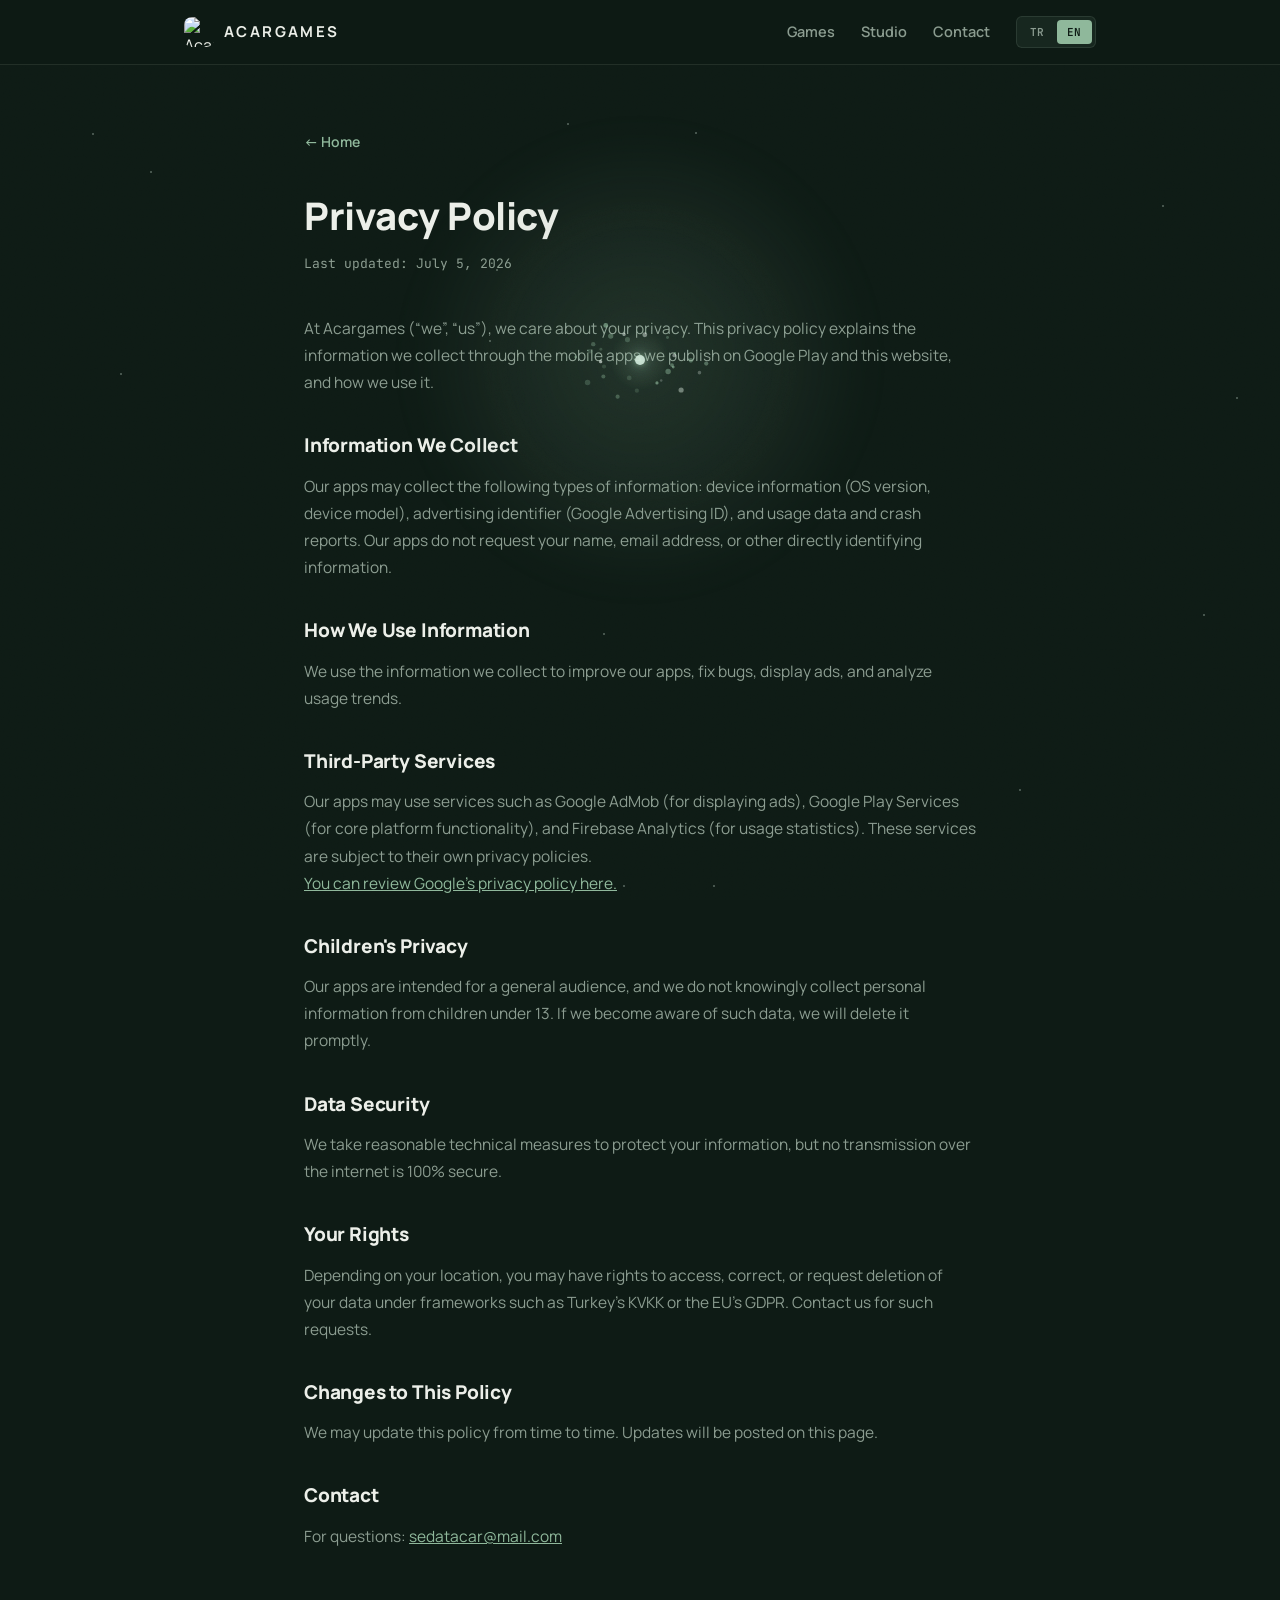
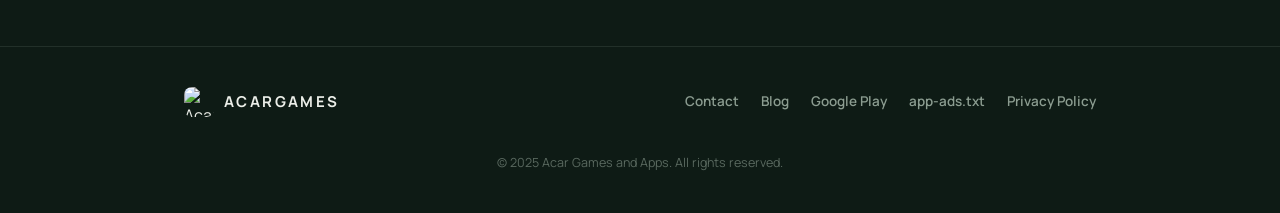
==== commit 472e12f5: "Add files via upload" ====
--- a/privacy.html
+++ b/privacy.html
@@ -9,14 +9,16 @@
 <link rel="preconnect" href="https://fonts.googleapis.com">
 <link rel="preconnect" href="https://fonts.gstatic.com" crossorigin>
 <link href="https://fonts.googleapis.com/css2?family=Manrope:wght@400;500;600;700;800&family=JetBrains+Mono:wght@400;500&display=swap" rel="stylesheet">
-<link rel="stylesheet" href="style.css?v=7">
+<link rel="stylesheet" href="style.css?v=8">
 </head>
 <body>
 <div class="glow-field" id="glowField" aria-hidden="true">
   <div class="glow-ambient"></div>
 </div>
 <div class="dust" aria-hidden="true"></div>
+<canvas id="cursorFX" aria-hidden="true"></canvas>
 <div class="grain" aria-hidden="true"></div>
+<div class="grain-boost" aria-hidden="true"></div>
 
 <header class="nav">
   <div class="nav-inner">
@@ -93,6 +95,6 @@
   </div>
 </footer>
 
-<script src="script.js?v=7"></script>
+<script src="script.js?v=8"></script>
 </body>
 </html>
--- a/style.css
+++ b/style.css
@@ -87,6 +87,14 @@
   position:fixed; inset:0; z-index:6; pointer-events:none;
   opacity:0.05; mix-blend-mode:overlay;
   background-image:url("data:image/svg+xml,%3Csvg xmlns='http://www.w3.org/2000/svg'%3E%3Cfilter id='n'%3E%3CfeTurbulence type='fractalNoise' baseFrequency='0.85' numOctaves='2' stitchTiles='stitch'/%3E%3C/filter%3E%3Crect width='100%25' height='100%25' filter='url(%23n)'/%3E%3C/svg%3E");
+}
+#cursorFX{position:fixed; inset:0; width:100vw; height:100vh; z-index:5; pointer-events:none;}
+.grain-boost{
+  position:fixed; inset:0; z-index:6; pointer-events:none;
+  opacity:0.12; mix-blend-mode:overlay;
+  background-image:url("data:image/svg+xml,%3Csvg xmlns='http://www.w3.org/2000/svg'%3E%3Cfilter id='n'%3E%3CfeTurbulence type='fractalNoise' baseFrequency='0.85' numOctaves='2' stitchTiles='stitch'/%3E%3C/filter%3E%3Crect width='100%25' height='100%25' filter='url(%23n)'/%3E%3C/svg%3E");
+  -webkit-mask-image:radial-gradient(circle 170px at var(--cx,50%) var(--cy,50%), black, transparent 100%);
+  mask-image:radial-gradient(circle 170px at var(--cx,50%) var(--cy,50%), black, transparent 100%);
 }
 header, main, footer{position:relative; z-index:1;}
 
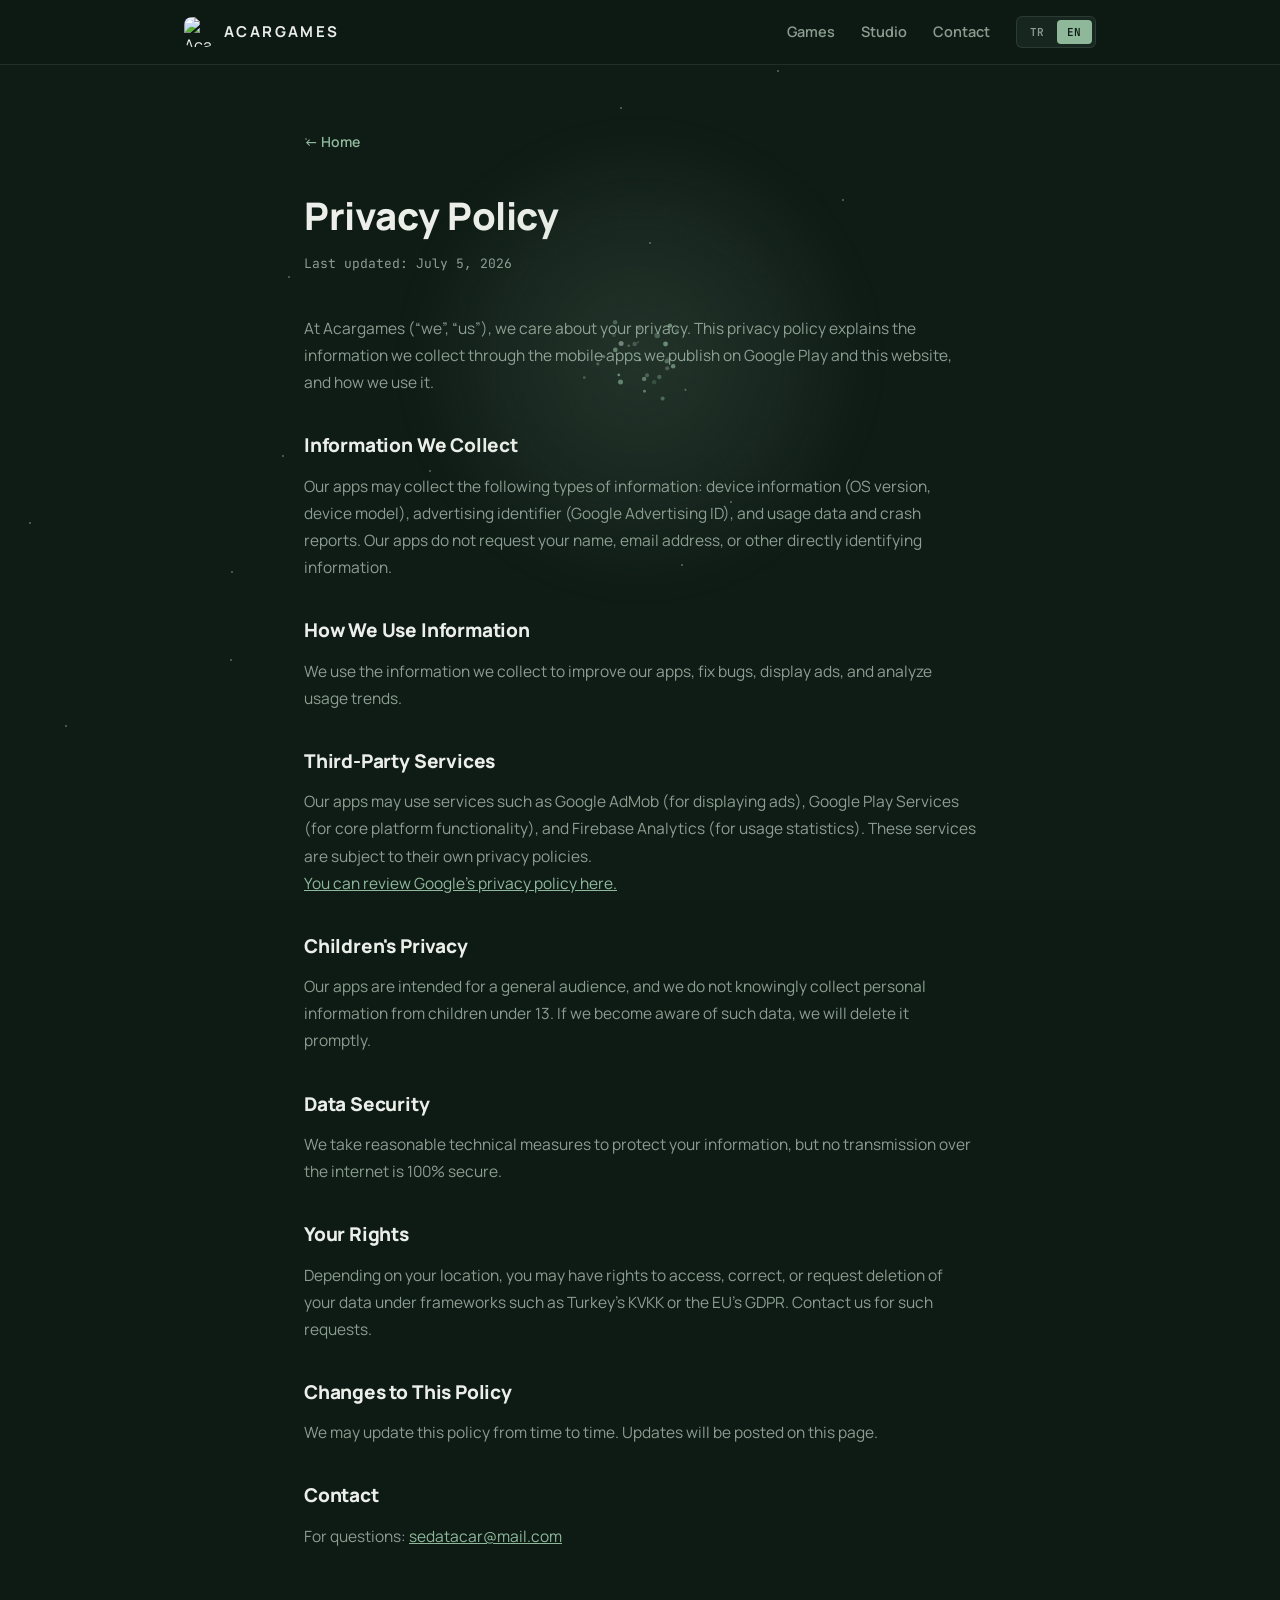
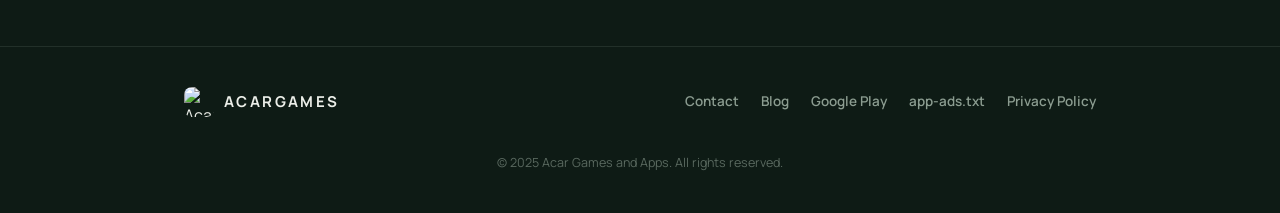
==== commit 0ed12d16: "Add files via upload" ====
--- a/privacy.html
+++ b/privacy.html
@@ -95,6 +95,6 @@
   </div>
 </footer>
 
-<script src="script.js?v=8"></script>
+<script src="script.js?v=9"></script>
 </body>
 </html>
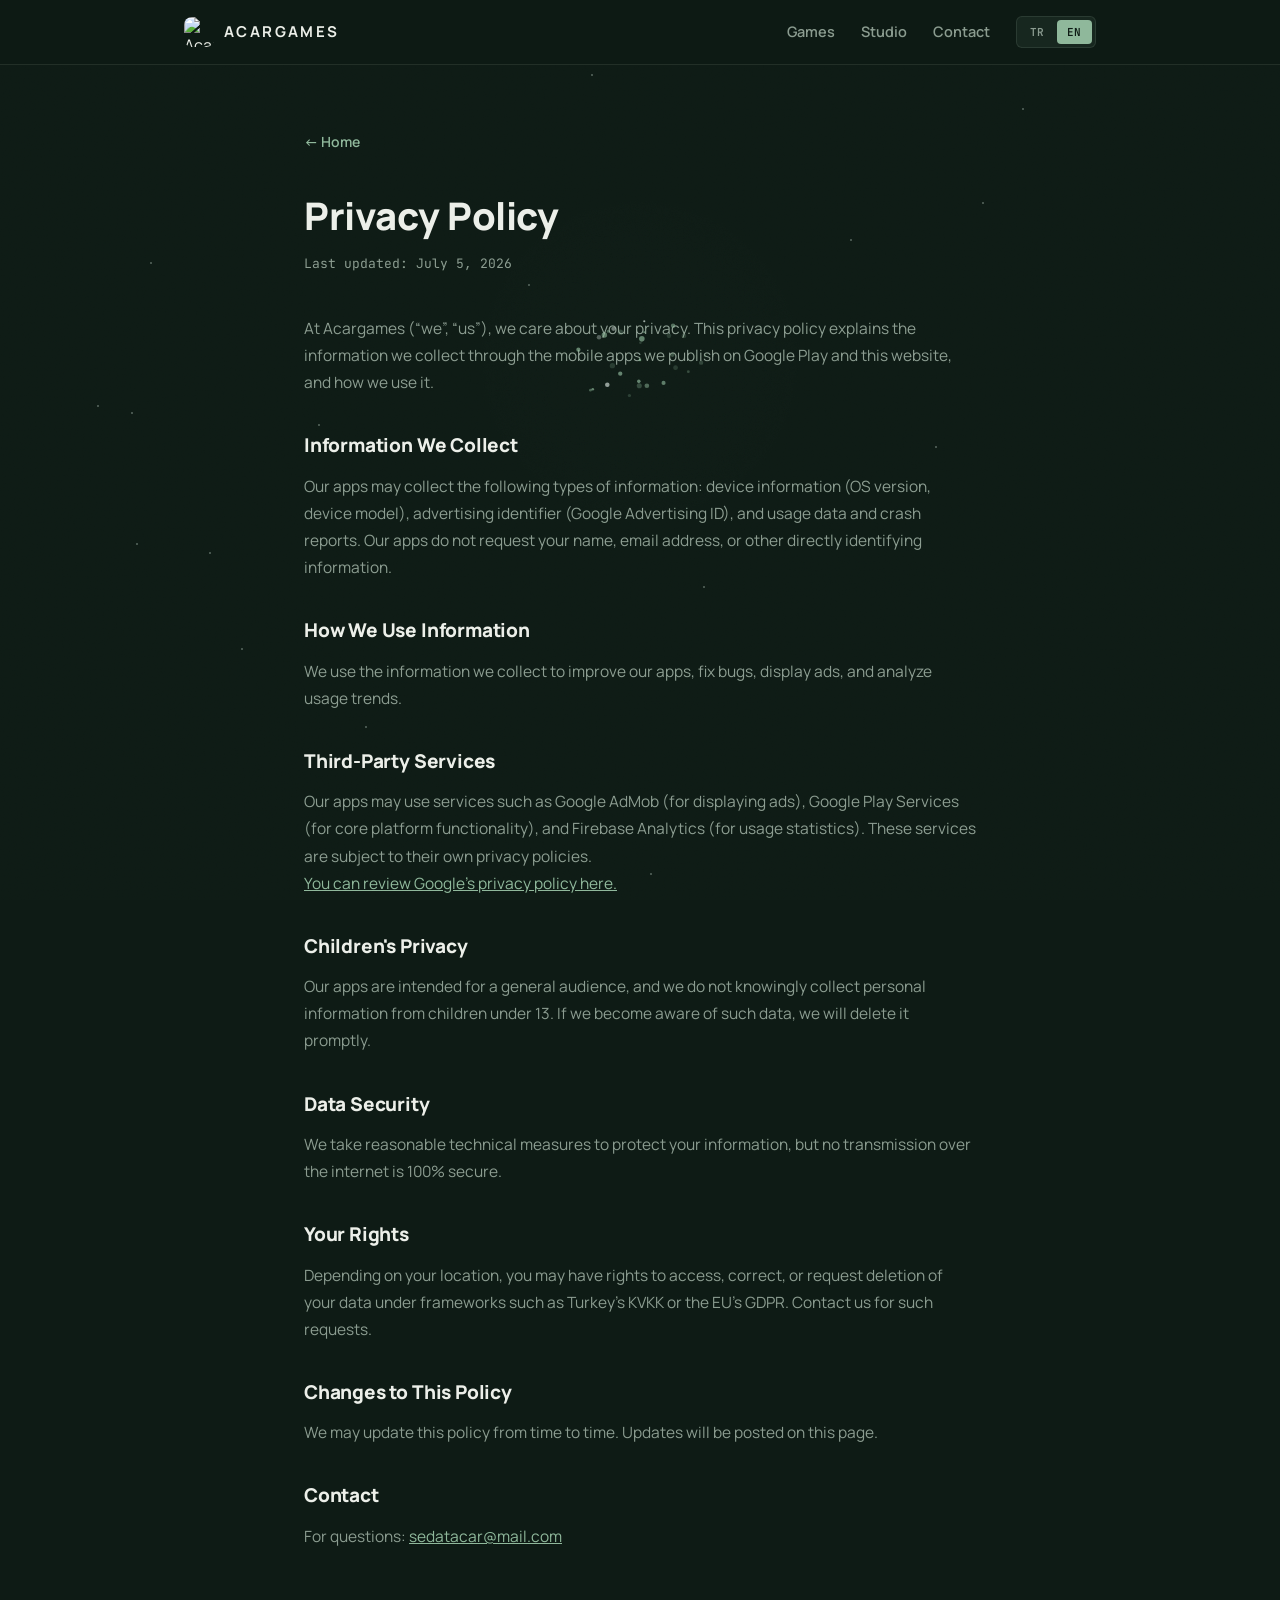
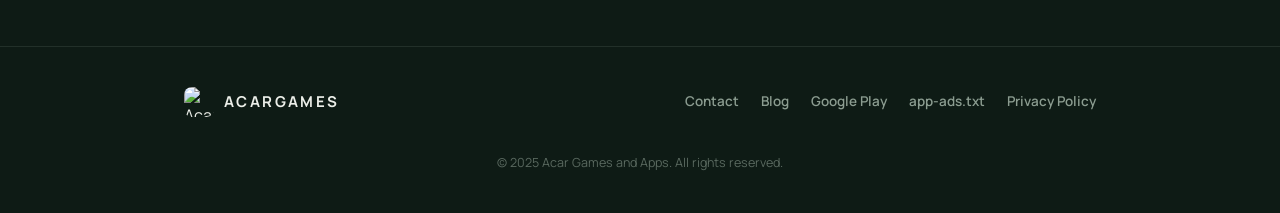
==== commit 02248c06: "Add files via upload" ====
--- a/privacy.html
+++ b/privacy.html
@@ -9,12 +9,9 @@
 <link rel="preconnect" href="https://fonts.googleapis.com">
 <link rel="preconnect" href="https://fonts.gstatic.com" crossorigin>
 <link href="https://fonts.googleapis.com/css2?family=Manrope:wght@400;500;600;700;800&family=JetBrains+Mono:wght@400;500&display=swap" rel="stylesheet">
-<link rel="stylesheet" href="style.css?v=8">
+<link rel="stylesheet" href="style.css?v=9">
 </head>
 <body>
-<div class="glow-field" id="glowField" aria-hidden="true">
-  <div class="glow-ambient"></div>
-</div>
 <div class="dust" aria-hidden="true"></div>
 <canvas id="cursorFX" aria-hidden="true"></canvas>
 <div class="grain" aria-hidden="true"></div>
@@ -95,6 +92,6 @@
   </div>
 </footer>
 
-<script src="script.js?v=9"></script>
+<script src="script.js?v=10"></script>
 </body>
 </html>
--- a/style.css
+++ b/style.css
@@ -65,14 +65,6 @@
 }
 
 /* Hero */
-.glow-field{position:fixed; top:0; left:0; width:0; height:0; z-index:2; pointer-events:none;}
-.glow-ambient{
-  position:absolute; top:0; left:0; width:440px; height:440px; margin:-220px 0 0 -220px; border-radius:50%;
-  background:radial-gradient(circle, rgba(143,184,155,0.15) 0%, rgba(143,184,155,0.07) 45%, rgba(143,184,155,0) 75%);
-  filter:blur(22px);
-}
-
-/* Dust motes: sitewide, near-subliminal, unrelated to cursor position */
 .dust{position:fixed; inset:0; z-index:2; pointer-events:none; overflow:hidden;}
 .dust span{position:absolute; width:2px; height:2px; border-radius:50%; background:rgba(200,220,208,0.4);
   animation:dust-float linear infinite;}
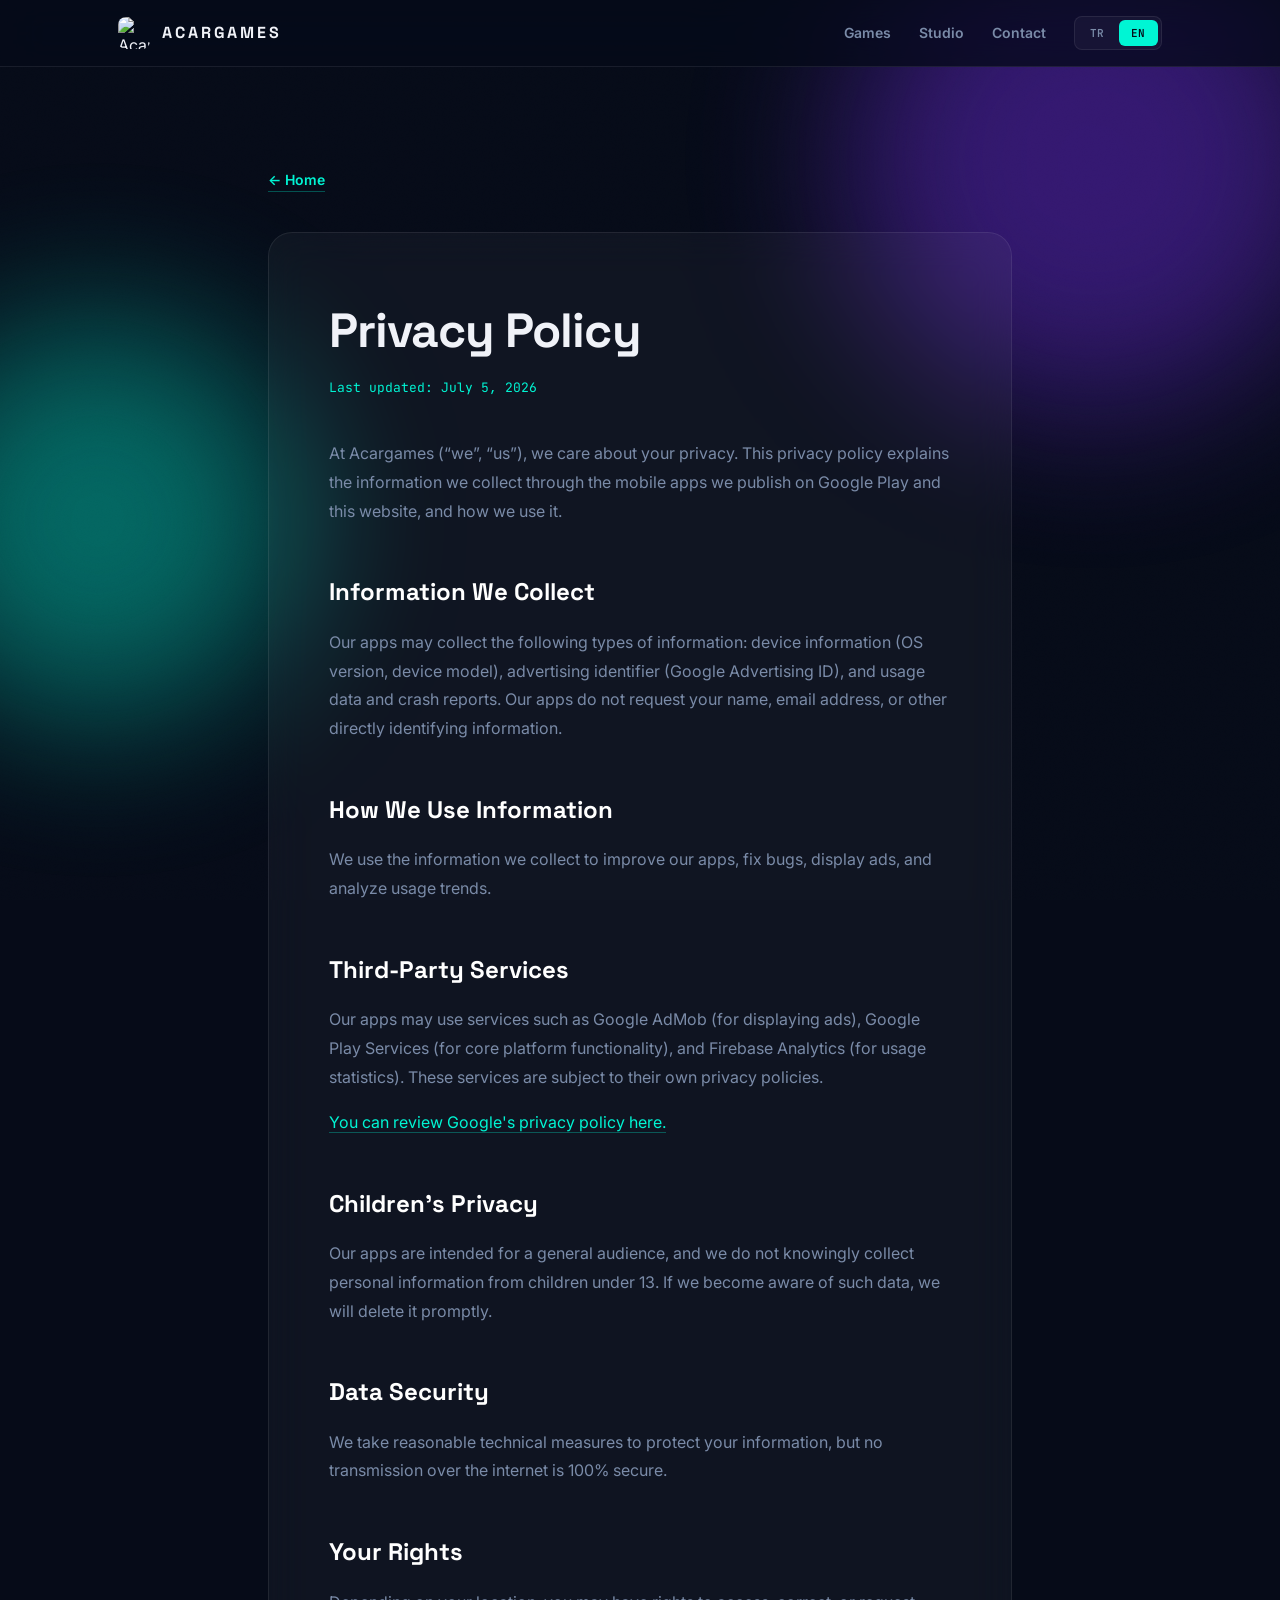
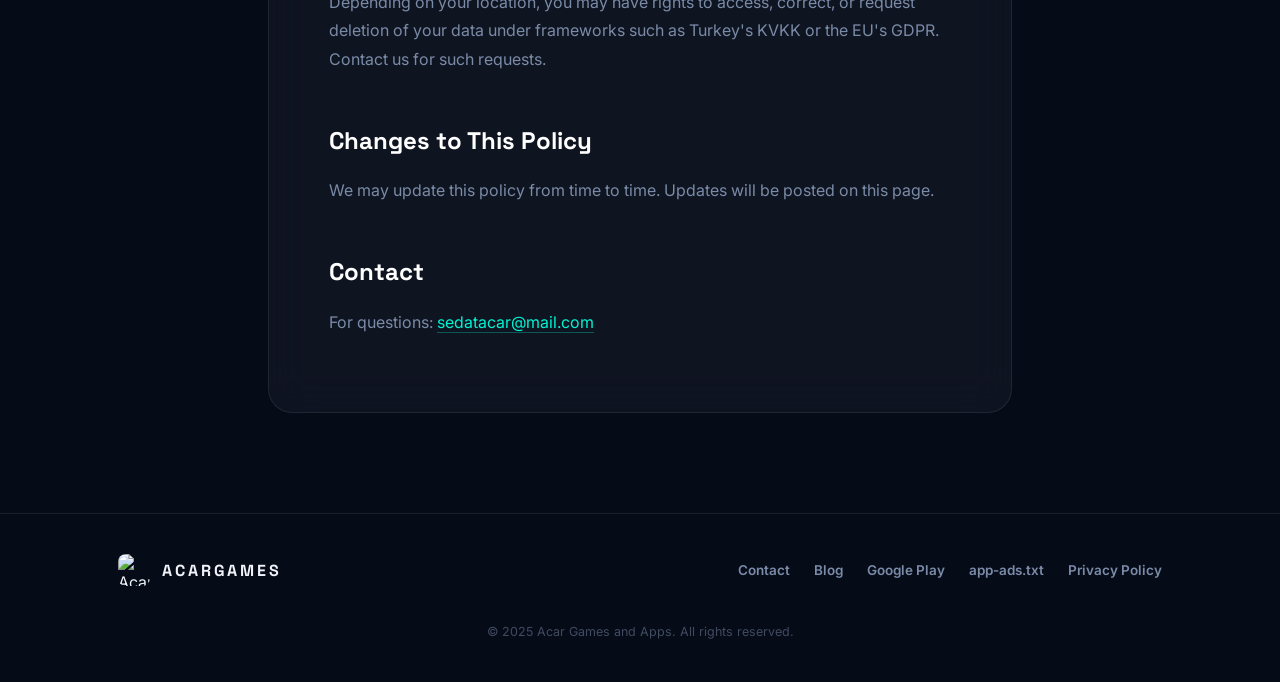
==== commit 6ef6028c: "Add files via upload" ====
--- a/privacy.html
+++ b/privacy.html
@@ -8,15 +8,19 @@
 <link rel="icon" type="image/png" href="https://play-lh.googleusercontent.com/VYptY5OssJmD5Wh0BMGkPZG2lin6q_z4m8bGtNImqxo-uKueqaKjXhuXgGf3LalXznJJ=s94">
 <link rel="preconnect" href="https://fonts.googleapis.com">
 <link rel="preconnect" href="https://fonts.gstatic.com" crossorigin>
-<link href="https://fonts.googleapis.com/css2?family=Manrope:wght@400;500;600;700;800&family=JetBrains+Mono:wght@400;500&display=swap" rel="stylesheet">
-<link rel="stylesheet" href="style.css?v=9">
+<link href="https://fonts.googleapis.com/css2?family=Inter:wght@400;500;600;700;800;900&family=Space+Grotesk:wght@500;600;700&family=JetBrains+Mono:wght@400;500&display=swap" rel="stylesheet">
+<link rel="stylesheet" href="style.css?v=11">
 </head>
 <body>
-<div class="dust" aria-hidden="true"></div>
-<canvas id="cursorFX" aria-hidden="true"></canvas>
+
+<!-- Background Effects -->
+<div class="bg-mesh" aria-hidden="true">
+  <div class="bg-orb bg-orb-1"></div>
+  <div class="bg-orb bg-orb-2"></div>
+</div>
 <div class="grain" aria-hidden="true"></div>
-<div class="grain-boost" aria-hidden="true"></div>
 
+<!-- Nav -->
 <header class="nav">
   <div class="nav-inner">
     <a href="index.html" class="wordmark">
@@ -40,37 +44,40 @@
 
 <main>
   <section class="policy">
-    <div class="container">
+    <div class="container reveal">
       <a href="index.html" class="back-link" data-i18n="privacy_back">← Ana Sayfa</a>
-      <h1 data-i18n="privacy_title">Gizlilik Politikası</h1>
-      <span class="updated" data-i18n="privacy_updated">Son güncelleme: 5 Temmuz 2026</span>
+      
+      <div class="policy-card">
+        <h1 data-i18n="privacy_title">Gizlilik Politikası</h1>
+        <span class="updated" data-i18n="privacy_updated">Son güncelleme: 5 Temmuz 2026</span>
 
-      <p data-i18n="privacy_intro">Acargames ("biz", "bizim") olarak gizliliğinize önem veriyoruz. Bu gizlilik politikası, Google Play'de yayınladığımız mobil uygulamalar ve bu web sitesi için topladığımız bilgileri ve bunları nasıl kullandığımızı açıklar.</p>
+        <p data-i18n="privacy_intro">Acargames ("biz", "bizim") olarak gizliliğinize önem veriyoruz. Bu gizlilik politikası, Google Play'de yayınladığımız mobil uygulamalar ve bu web sitesi için topladığımız bilgileri ve bunları nasıl kullandığımızı açıklar.</p>
 
-      <h2 data-i18n="privacy_h_collect">Topladığımız Bilgiler</h2>
-      <p data-i18n="privacy_p_collect">Uygulamalarımız şu türde bilgiler toplayabilir: cihaz bilgileri (işletim sistemi sürümü, cihaz modeli), reklam kimliği (Google Advertising ID), ve kullanım verileri ile çökme raporları. Uygulamalarımız adınızı, e-posta adresinizi veya diğer doğrudan kimlik bilgilerinizi talep etmez.</p>
+        <h2 data-i18n="privacy_h_collect">Topladığımız Bilgiler</h2>
+        <p data-i18n="privacy_p_collect">Uygulamalarımız şu türde bilgiler toplayabilir: cihaz bilgileri (işletim sistemi sürümü, cihaz modeli), reklam kimliği (Google Advertising ID), ve kullanım verileri ile çökme raporları. Uygulamalarımız adınızı, e-posta adresinizi veya diğer doğrudan kimlik bilgilerinizi talep etmez.</p>
 
-      <h2 data-i18n="privacy_h_use">Bilgilerin Kullanımı</h2>
-      <p data-i18n="privacy_p_use">Topladığımız bilgileri uygulamaları geliştirmek, hataları gidermek, reklam göstermek ve kullanım eğilimlerini analiz etmek için kullanırız.</p>
+        <h2 data-i18n="privacy_h_use">Bilgilerin Kullanımı</h2>
+        <p data-i18n="privacy_p_use">Topladığımız bilgileri uygulamaları geliştirmek, hataları gidermek, reklam göstermek ve kullanım eğilimlerini analiz etmek için kullanırız.</p>
 
-      <h2 data-i18n="privacy_h_third">Üçüncü Taraf Hizmetler</h2>
-      <p data-i18n="privacy_p_third">Uygulamalarımız reklam gösterimi için Google AdMob, temel platform işlevleri için Google Play Services ve kullanım istatistikleri için Firebase Analytics gibi hizmetleri kullanabilir. Bu hizmetler kendi gizlilik politikalarına tabidir.</p>
-      <p><a href="https://policies.google.com/privacy" target="_blank" rel="noopener" data-i18n="privacy_google_link">Google'ın gizlilik politikasını buradan inceleyebilirsiniz.</a></p>
+        <h2 data-i18n="privacy_h_third">Üçüncü Taraf Hizmetler</h2>
+        <p data-i18n="privacy_p_third">Uygulamalarımız reklam gösterimi için Google AdMob, temel platform işlevleri için Google Play Services ve kullanım istatistikleri için Firebase Analytics gibi hizmetleri kullanabilir. Bu hizmetler kendi gizlilik politikalarına tabidir.</p>
+        <p><a href="https://policies.google.com/privacy" target="_blank" rel="noopener" data-i18n="privacy_google_link">Google'ın gizlilik politikasını buradan inceleyebilirsiniz.</a></p>
 
-      <h2 data-i18n="privacy_h_children">Çocukların Gizliliği</h2>
-      <p data-i18n="privacy_p_children">Uygulamalarımız genel kullanıcı kitlesine yöneliktir ve bilerek 13 yaşın altındaki çocuklardan kişisel bilgi toplamayız. Böyle bir durumun farkına varırsak ilgili bilgiyi derhal sileriz.</p>
+        <h2 data-i18n="privacy_h_children">Çocukların Gizliliği</h2>
+        <p data-i18n="privacy_p_children">Uygulamalarımız genel kullanıcı kitlesine yöneliktir ve bilerek 13 yaşın altındaki çocuklardan kişisel bilgi toplamayız. Böyle bir durumun farkına varırsak ilgili bilgiyi derhal sileriz.</p>
 
-      <h2 data-i18n="privacy_h_security">Veri Güvenliği</h2>
-      <p data-i18n="privacy_p_security">Bilgilerinizi korumak için makul teknik önlemler alıyoruz, ancak internet üzerinden hiçbir iletimin yüzde yüz güvenli olmadığını unutmayın.</p>
+        <h2 data-i18n="privacy_h_security">Veri Güvenliği</h2>
+        <p data-i18n="privacy_p_security">Bilgilerinizi korumak için makul teknik önlemler alıyoruz, ancak internet üzerinden hiçbir iletimin yüzde yüz güvenli olmadığını unutmayın.</p>
 
-      <h2 data-i18n="privacy_h_rights">Haklarınız</h2>
-      <p data-i18n="privacy_p_rights">Bulunduğunuz yere bağlı olarak, KVKK (Türkiye) veya GDPR (AB) gibi düzenlemeler kapsamında verilerinize erişme, düzeltme veya silinmesini talep etme hakkına sahip olabilirsiniz. Bu tür talepler için bizimle iletişime geçebilirsiniz.</p>
+        <h2 data-i18n="privacy_h_rights">Haklarınız</h2>
+        <p data-i18n="privacy_p_rights">Bulunduğunuz yere bağlı olarak, KVKK (Türkiye) veya GDPR (AB) gibi düzenlemeler kapsamında verilerinize erişme, düzeltme veya silinmesini talep etme hakkına sahip olabilirsiniz. Bu tür talepler için bizimle iletişime geçebilirsiniz.</p>
 
-      <h2 data-i18n="privacy_h_changes">Politika Değişiklikleri</h2>
-      <p data-i18n="privacy_p_changes">Bu politikayı zaman zaman güncelleyebiliriz. Güncellemeler bu sayfada yayınlanacaktır.</p>
+        <h2 data-i18n="privacy_h_changes">Politika Değişiklikleri</h2>
+        <p data-i18n="privacy_p_changes">Bu politikayı zaman zaman güncelleyebiliriz. Güncellemeler bu sayfada yayınlanacaktır.</p>
 
-      <h2 data-i18n="privacy_h_contact">İletişim</h2>
-      <p><span data-i18n="privacy_p_contact">Sorularınız için:</span> <a href="mailto:sedatacar@mail.com">sedatacar@mail.com</a></p>
+        <h2 data-i18n="privacy_h_contact">İletişim</h2>
+        <p><span data-i18n="privacy_p_contact">Sorularınız için:</span> <a href="mailto:sedatacar@mail.com">sedatacar@mail.com</a></p>
+      </div>
     </div>
   </section>
 </main>
@@ -92,6 +99,6 @@
   </div>
 </footer>
 
-<script src="script.js?v=10"></script>
+<script src="script.js?v=11"></script>
 </body>
 </html>
--- a/style.css
+++ b/style.css
@@ -1,194 +1,387 @@
-:root{
-  --bg:#0E1B15;
-  --surface:#17271F;
-  --line:rgba(200,215,203,0.11);
-  --ink:#ECEFE9;
-  --ink-dim:#8B9C90;
-  --accent:#8FB89B;
-}
-*{box-sizing:border-box;}
-html{scroll-behavior:smooth; scroll-padding-top:80px;}
-body{
-  margin:0; background:var(--bg); color:var(--ink); font-family:'Manrope',sans-serif;
-  font-weight:400; line-height:1.6; overflow-x:hidden;
-}
-h1,h2,h3{font-family:'Manrope',sans-serif; font-weight:800; margin:0; letter-spacing:-0.01em;}
-p{margin:0;}
-a{color:inherit;}
-img{display:block; max-width:100%;}
-::selection{background:var(--accent); color:var(--bg);}
-:focus-visible{outline:2px solid var(--accent); outline-offset:3px;}
-
-.container{max-width:960px; margin:0 auto; padding:0 24px;}
-.eyebrow{
-  font-family:'JetBrains Mono',monospace; font-size:12px; letter-spacing:0.14em;
-  text-transform:uppercase; color:var(--accent); margin:0 0 14px;
-}
-
-.btn{display:inline-flex; align-items:center; gap:8px; padding:15px 30px; border-radius:6px;
-  font-weight:700; font-size:15px; text-decoration:none; transition:opacity 0.2s ease;}
-.btn-primary{background:var(--accent); color:var(--bg);}
-.btn-primary:hover{opacity:0.85;}
-.btn-text{border-bottom:1px solid var(--line); padding:15px 0; text-decoration:none; transition:color 0.2s ease, border-color 0.2s ease;}
-.btn-text:hover{color:var(--accent); border-color:var(--accent);}
-
-.wordmark{display:inline-flex; align-items:center; gap:10px; text-decoration:none; color:var(--ink);}
-.wordmark img{width:30px; height:30px; border-radius:8px;}
-.wordmark span{font-weight:700; font-size:15px; letter-spacing:0.16em; text-transform:uppercase;}
-
-/* Nav */
-.nav{position:sticky; top:0; z-index:100; background:rgba(14,27,21,0.9); backdrop-filter:blur(8px);
-  border-bottom:1px solid var(--line);}
-.nav-inner{max-width:960px; margin:0 auto; padding:16px 24px; display:flex; align-items:center;
-  justify-content:space-between; position:relative;}
-.nav-links{display:flex; align-items:center; gap:26px;}
-.nav-links a{text-decoration:none; font-weight:600; font-size:14.5px; color:var(--ink-dim); transition:color 0.15s ease;}
-.nav-links a:hover{color:var(--ink);}
-.nav-links a.nav-cta{color:var(--accent);}
-.nav-links a.nav-cta:hover{color:var(--ink);}
-.nav-toggle{display:none; flex-direction:column; gap:5px; background:none; border:none; cursor:pointer; padding:8px;}
-.nav-toggle span{width:22px; height:1.5px; background:var(--ink); display:block;}
-
-.lang-switch{display:flex; gap:2px; background:var(--surface); border-radius:6px; padding:3px; border:1px solid var(--line);}
-.lang-btn{background:none; border:none; color:var(--ink-dim); font-family:'JetBrains Mono',monospace; font-size:11px;
-  font-weight:600; padding:5px 10px; border-radius:4px; cursor:pointer; letter-spacing:0.05em;}
-.lang-btn.active{background:var(--accent); color:var(--bg);}
-
-@media (max-width:760px){
-  .nav-toggle{display:flex;}
-  .nav-links{position:absolute; top:100%; left:0; right:0; background:var(--bg); flex-direction:column;
-    align-items:flex-start; gap:0; max-height:0; overflow:hidden; transition:max-height 0.3s ease;
-    border-bottom:1px solid var(--line);}
-  .nav-links.open{max-height:340px;}
-  .nav-links a{width:100%; padding:16px 24px; border-top:1px solid var(--line);}
-  .nav-links .lang-switch{margin:16px 24px;}
-}
-
-/* Hero */
-.dust{position:fixed; inset:0; z-index:2; pointer-events:none; overflow:hidden;}
-.dust span{position:absolute; width:2px; height:2px; border-radius:50%; background:rgba(200,220,208,0.4);
-  animation:dust-float linear infinite;}
-@keyframes dust-float{
-  0%{transform:translate(0,0); opacity:0;}
-  12%{opacity:0.45;}
-  88%{opacity:0.45;}
-  100%{transform:translate(var(--dx,-12px), var(--dy,-90px)); opacity:0;}
-}
-
-.grain{
-  position:fixed; inset:0; z-index:6; pointer-events:none;
-  opacity:0.05; mix-blend-mode:overlay;
-  background-image:url("data:image/svg+xml,%3Csvg xmlns='http://www.w3.org/2000/svg'%3E%3Cfilter id='n'%3E%3CfeTurbulence type='fractalNoise' baseFrequency='0.85' numOctaves='2' stitchTiles='stitch'/%3E%3C/filter%3E%3Crect width='100%25' height='100%25' filter='url(%23n)'/%3E%3C/svg%3E");
-}
-#cursorFX{position:fixed; inset:0; width:100vw; height:100vh; z-index:5; pointer-events:none;}
-.grain-boost{
-  position:fixed; inset:0; z-index:6; pointer-events:none;
-  opacity:0.12; mix-blend-mode:overlay;
-  background-image:url("data:image/svg+xml,%3Csvg xmlns='http://www.w3.org/2000/svg'%3E%3Cfilter id='n'%3E%3CfeTurbulence type='fractalNoise' baseFrequency='0.85' numOctaves='2' stitchTiles='stitch'/%3E%3C/filter%3E%3Crect width='100%25' height='100%25' filter='url(%23n)'/%3E%3C/svg%3E");
-  -webkit-mask-image:radial-gradient(circle 170px at var(--cx,50%) var(--cy,50%), black, transparent 100%);
-  mask-image:radial-gradient(circle 170px at var(--cx,50%) var(--cy,50%), black, transparent 100%);
-}
-header, main, footer{position:relative; z-index:1;}
-
-/* Premium hover: glass-reflection sheen (angled, tracks cursor) + metallic edge + soft depth shadow + spring tilt */
-.btn, .row, .nav-links a{position:relative; transform-style:preserve-3d;}
-.btn, .row{transition:transform 0.6s cubic-bezier(0.22,1,0.36,1), box-shadow 0.5s ease;}
-.btn::before, .row::before{
-  content:''; position:absolute; inset:0; border-radius:inherit; pointer-events:none; opacity:0;
-  background:linear-gradient(115deg, transparent calc(var(--mx,50%) - 22%), rgba(255,255,255,0.05) var(--mx,50%), transparent calc(var(--mx,50%) + 22%));
-  transition:opacity 0.5s ease; z-index:1;
-}
-.btn:hover::before, .row:hover::before{opacity:1;}
-.btn-primary{box-shadow:inset 0 1px 0 rgba(255,255,255,0.14);}
-.btn-primary:hover{box-shadow:inset 0 1px 0 rgba(255,255,255,0.18), 0 16px 40px -8px rgba(0,0,0,0.35);}
-.row:hover{background:var(--surface); box-shadow:0 18px 40px -12px rgba(0,0,0,0.4);}
-.row > *{position:relative; z-index:0;}
-.row-icon, .row-icon-fallback{box-shadow:0 4px 14px rgba(0,0,0,0.35), inset 0 1px 0 rgba(255,255,255,0.14);}
-
-.hero-banner{width:100%; background:#000; overflow:hidden; display:flex; align-items:center; justify-content:center;
-  aspect-ratio:3.2/1; max-height:320px; position:relative;}
-.hero-banner img{max-width:260px; width:auto; height:auto; max-height:68%; object-fit:contain;}
-.hero-banner::after{content:''; position:absolute; left:0; right:0; bottom:0; height:70px;
-  background:linear-gradient(to bottom, transparent, var(--bg)); pointer-events:none;}
-@media (max-width:640px){.hero-banner{aspect-ratio:2/1; max-height:200px;} .hero-banner img{max-width:150px;}}
-
-.hero{padding:56px 0 64px;}
-.hero .container{max-width:720px; text-align:center;}
-.hero h1{font-size:clamp(28px,5vw,42px); line-height:1.25; margin:14px 0 22px;}
-.hero-sub{font-size:17px; color:var(--ink-dim); max-width:560px; margin:0 auto 36px;}
-.hero-cta{display:flex; flex-wrap:wrap; gap:24px; justify-content:center; align-items:center;}
-.hero-stats{font-family:'JetBrains Mono',monospace; font-size:12.5px; letter-spacing:0.06em;
-  color:var(--ink-dim); text-transform:uppercase; margin-top:56px;}
-
-.reveal, .row{opacity:0; transform:translateY(14px); transition:opacity 0.6s ease, transform 0.6s ease;}
-.reveal.is-visible, .row.is-visible{opacity:1; transform:translateY(0);}
-
-/* About */
-.about{padding:80px 0; border-top:1px solid var(--line);}
-.about .container{display:grid; grid-template-columns:1.3fr 1fr; gap:64px; align-items:start;}
-.about h2{font-size:clamp(24px,4vw,34px); margin-bottom:18px;}
-.about-text p{color:var(--ink-dim); font-size:16.5px; line-height:1.75;}
-.breakdown{display:flex; flex-direction:column; margin-top:6px;}
-.bd-row{display:flex; align-items:baseline; gap:18px; padding:18px 0; border-top:1px solid var(--line);}
-.bd-row:last-child{border-bottom:1px solid var(--line);}
-.bd-num{font-family:'JetBrains Mono',monospace; font-size:22px; color:var(--accent); min-width:32px;}
-.bd-label{color:var(--ink-dim); font-size:14.5px;}
-@media (max-width:760px){.about .container{grid-template-columns:1fr; gap:40px;}}
-
-/* Showcase */
-.showcase{padding:80px 0; border-top:1px solid var(--line);}
-.showcase h2{font-size:clamp(24px,4vw,34px); margin-bottom:8px;}
-.showcase-sub{color:var(--ink-dim); font-size:15.5px; margin-bottom:30px;}
-
-.list{display:flex; flex-direction:column; margin-top:12px;}
-.row{display:flex; align-items:center; gap:18px; padding:22px 14px;
-  border-top:1px solid var(--line); text-decoration:none; color:var(--ink);
-  transition:transform 0.5s cubic-bezier(0.34,1.56,0.64,1), box-shadow 0.4s ease, background 0.2s ease;}
-.list .row:last-child{border-bottom:1px solid var(--line);}
-.row-icon{width:52px; height:52px; border-radius:14px; flex-shrink:0; box-shadow:0 4px 14px rgba(0,0,0,0.35); border:1px solid rgba(255,255,255,0.08);}
-.row-icon-fallback{display:flex; align-items:center; justify-content:center; background:var(--surface); color:var(--accent);
-  font-family:'JetBrains Mono',monospace; font-weight:700; font-size:20px;}
-.row-main{flex:1; min-width:0;}
-.row-title{font-size:19px; font-weight:700; margin-bottom:6px;}
-.row-hook{font-size:14.5px; color:var(--ink-dim);}
-.row-meta{display:flex; align-items:center; gap:22px; flex-shrink:0;}
-.row-tag{font-family:'JetBrains Mono',monospace; font-size:10.5px; letter-spacing:0.05em;
-  text-transform:uppercase; color:var(--ink-dim); white-space:nowrap;}
-.row-arrow{font-size:17px; color:var(--accent); transition:transform 0.2s ease; display:inline-block;}
-.row:hover .row-arrow{transform:translateX(4px);}
-@media (max-width:640px){
-  .row{flex-wrap:wrap;}
-  .row-meta{width:100%; justify-content:space-between; padding-left:70px;}
-}
-
-/* Contact */
-.contact{padding:80px 0; border-top:1px solid var(--line); text-align:center;}
-.contact .container{max-width:560px;}
-.contact h2{font-size:clamp(22px,4vw,30px); margin-bottom:16px;}
-.contact p{color:var(--ink-dim); font-size:16.5px; margin-bottom:32px;}
-.contact-links{display:flex; flex-wrap:wrap; gap:24px; justify-content:center; align-items:center;}
-
-/* Footer */
-.footer{padding:40px 0; border-top:1px solid var(--line);}
-.footer .container{display:flex; flex-wrap:wrap; align-items:center; justify-content:space-between; gap:20px;}
-.footer-links{display:flex; flex-wrap:wrap; gap:22px;}
-.footer-links a{text-decoration:none; color:var(--ink-dim); font-size:13.5px; font-weight:600;}
-.footer-links a:hover{color:var(--accent);}
-.footer-copy{width:100%; text-align:center; color:var(--ink-dim); font-size:12.5px; margin-top:16px; opacity:0.6;}
-
-/* Privacy / policy page */
-.policy{padding:64px 0 96px;}
-.policy .container{max-width:720px;}
-.back-link{display:inline-block; margin-bottom:32px; color:var(--ink-dim); text-decoration:none; font-size:14px; font-weight:600;}
-.back-link:hover{color:var(--accent);}
-.policy h1{font-size:clamp(28px,4vw,38px); margin-bottom:8px;}
-.policy .updated{color:var(--ink-dim); font-family:'JetBrains Mono',monospace; font-size:13px; margin-bottom:40px; display:block;}
-.policy h2{font-size:19px; margin:34px 0 12px;}
-.policy p{color:var(--ink-dim); font-size:15.5px; line-height:1.75;}
-.policy a{color:var(--accent);}
-
-@media (prefers-reduced-motion: reduce){
-  *{transition-duration:0.01ms !important; animation-duration:0.01ms !important;}
-  .reveal, .row{opacity:1; transform:none;}
-  .dust span{animation:none; opacity:0;}
-}
+:root {
+  --bg: #060b18;
+  --bg-2: #0c1324;
+  --surface: rgba(15, 25, 50, 0.6);
+  --glass: rgba(255,255,255,0.04);
+  --glass-border: rgba(255,255,255,0.08);
+  --glass-hover: rgba(255,255,255,0.08);
+  --ink: #f0f2f8;
+  --ink-dim: #7a8ba8;
+  --cyan: #00f5d4;
+  --purple: #7b2ff7;
+  --amber: #f5a623;
+  --pink: #ff6b9d;
+  --red: #ff3b3b;
+  --cyan-glow: rgba(0,245,212,0.3);
+  --purple-glow: rgba(123,47,247,0.3);
+}
+
+* { box-sizing: border-box; margin: 0; padding: 0; }
+html { scroll-behavior: smooth; }
+body {
+  background: var(--bg);
+  color: var(--ink);
+  font-family: 'Inter', sans-serif;
+  line-height: 1.6;
+  overflow-x: hidden;
+}
+
+/* === BACKGROUND EFFECTS === */
+.bg-mesh {
+  position: fixed; inset: 0; z-index: 0; pointer-events: none;
+  overflow: hidden;
+}
+.bg-orb {
+  position: absolute; border-radius: 50%; filter: blur(80px); opacity: 0.4;
+}
+.bg-orb-1 {
+  width: 500px; height: 500px; background: var(--purple);
+  top: -10%; right: -5%; animation: orbFloat1 12s ease-in-out infinite;
+}
+.bg-orb-2 {
+  width: 400px; height: 400px; background: var(--cyan);
+  bottom: 20%; left: -8%; animation: orbFloat2 15s ease-in-out infinite;
+}
+.bg-orb-3 {
+  width: 300px; height: 300px; background: var(--pink);
+  top: 50%; right: 20%; animation: orbFloat3 18s ease-in-out infinite;
+}
+@keyframes orbFloat1 { 0%,100%{ transform: translate(0,0) scale(1); } 50%{ transform: translate(-60px, 80px) scale(1.15); } }
+@keyframes orbFloat2 { 0%,100%{ transform: translate(0,0) scale(1); } 50%{ transform: translate(50px, -60px) scale(1.1); } }
+@keyframes orbFloat3 { 0%,100%{ transform: translate(0,0) scale(0.9); } 50%{ transform: translate(-40px, 40px) scale(1.05); } }
+
+.grain {
+  position: fixed; inset: 0; z-index: 1; pointer-events: none;
+  opacity: 0.03; mix-blend-mode: overlay;
+  background-image: url("data:image/svg+xml,%3Csvg xmlns='http://www.w3.org/2000/svg'%3E%3Cfilter id='n'%3E%3CfeTurbulence type='fractalNoise' baseFrequency='0.85' numOctaves='2' stitchTiles='stitch'/%3E%3C/filter%3E%3Crect width='100%25' height='100%25' filter='url(%23n)'/%3E%3C/svg%3E");
+}
+
+/* === LAYOUT === */
+.container { max-width: 1100px; margin: 0 auto; padding: 0 28px; }
+header, main, footer { position: relative; z-index: 2; }
+
+/* === NAV === */
+.nav {
+  position: sticky; top: 0; z-index: 100;
+  background: rgba(6,11,24,0.8); backdrop-filter: blur(20px) saturate(1.4);
+  border-bottom: 1px solid var(--glass-border);
+}
+.nav-inner {
+  max-width: 1100px; margin: 0 auto; padding: 16px 28px;
+  display: flex; align-items: center; justify-content: space-between;
+}
+.wordmark { display: inline-flex; align-items: center; gap: 12px; text-decoration: none; color: var(--ink); }
+.wordmark img { width: 32px; height: 32px; border-radius: 8px; }
+.wordmark span { font-family: 'Space Grotesk', sans-serif; font-weight: 700; font-size: 16px; letter-spacing: 0.18em; text-transform: uppercase; }
+
+/* Mobile Menu Toggle */
+.nav-toggle {
+  display: none; flex-direction: column; gap: 5px; background: none; border: none;
+  cursor: pointer; padding: 8px; z-index: 101;
+}
+.nav-toggle span { width: 22px; height: 1.5px; background: var(--ink); display: block; transition: all 0.3s; }
+
+.nav-links { display: flex; align-items: center; gap: 28px; }
+.nav-links a {
+  text-decoration: none; font-weight: 600; font-size: 14px;
+  color: var(--ink-dim); transition: color 0.2s;
+}
+.nav-links a:hover { color: var(--ink); }
+.nav-links a.nav-cta {
+  color: var(--cyan); border: 1px solid rgba(0,245,212,0.3);
+  padding: 8px 18px; border-radius: 8px; transition: all 0.3s;
+}
+.nav-links a.nav-cta:hover {
+  background: rgba(0,245,212,0.1); box-shadow: 0 0 20px rgba(0,245,212,0.15); color: var(--cyan);
+}
+.lang-switch {
+  display: flex; gap: 2px; background: var(--glass); border-radius: 8px;
+  padding: 3px; border: 1px solid var(--glass-border);
+}
+.lang-btn {
+  background: none; border: none; color: var(--ink-dim);
+  font-family: 'JetBrains Mono', monospace; font-size: 11px; font-weight: 600;
+  padding: 6px 12px; border-radius: 6px; cursor: pointer; letter-spacing: 0.05em;
+  transition: all 0.2s;
+}
+.lang-btn.active { background: var(--cyan); color: var(--bg); }
+
+/* === HERO === */
+.hero {
+  padding: 100px 0 80px; text-align: center; position: relative;
+  min-height: 85vh; display: flex; align-items: center; justify-content: center;
+}
+.hero .container { max-width: 800px; }
+.eyebrow {
+  font-family: 'JetBrains Mono', monospace; font-size: 12px; letter-spacing: 0.2em;
+  text-transform: uppercase; margin-bottom: 20px; display: inline-block;
+  background: linear-gradient(135deg, var(--cyan), var(--purple));
+  -webkit-background-clip: text; -webkit-text-fill-color: transparent;
+  background-clip: text;
+}
+.hero h1 {
+  font-family: 'Space Grotesk', sans-serif; font-weight: 700;
+  font-size: clamp(36px, 6vw, 64px); line-height: 1.15; margin-bottom: 24px;
+  letter-spacing: -0.02em;
+}
+.hero h1 .gradient-text {
+  background: linear-gradient(135deg, var(--cyan), #a78bfa, var(--pink));
+  -webkit-background-clip: text; -webkit-text-fill-color: transparent;
+  background-clip: text;
+  animation: gradientShift 4s ease infinite;
+  background-size: 200% 200%;
+}
+@keyframes gradientShift {
+  0% { background-position: 0% 50%; }
+  50% { background-position: 100% 50%; }
+  100% { background-position: 0% 50%; }
+}
+.hero-sub {
+  font-size: 18px; color: var(--ink-dim); max-width: 580px; margin: 0 auto 40px;
+  line-height: 1.7;
+}
+.hero-cta { display: flex; flex-wrap: wrap; gap: 16px; justify-content: center; align-items: center; }
+
+.btn {
+  display: inline-flex; align-items: center; gap: 8px; padding: 16px 32px;
+  border-radius: 12px; font-weight: 700; font-size: 15px; text-decoration: none;
+  transition: all 0.3s cubic-bezier(0.4, 0, 0.2, 1); border: none; cursor: pointer;
+}
+.btn-primary {
+  background: linear-gradient(135deg, var(--cyan), #00c9a7);
+  color: var(--bg); box-shadow: 0 4px 24px rgba(0,245,212,0.25);
+}
+.btn-primary:hover {
+  transform: translateY(-2px); box-shadow: 0 8px 40px rgba(0,245,212,0.35); color: var(--bg);
+}
+.btn-outline {
+  background: transparent; color: var(--ink);
+  border: 1px solid var(--glass-border); backdrop-filter: blur(10px);
+}
+.btn-outline:hover {
+  background: var(--glass-hover); border-color: rgba(255,255,255,0.15);
+  transform: translateY(-2px); color: var(--ink);
+}
+
+.hero-stats {
+  font-family: 'JetBrains Mono', monospace; font-size: 13px; letter-spacing: 0.08em;
+  color: var(--ink-dim); text-transform: uppercase; margin-top: 60px;
+  display: flex; gap: 32px; justify-content: center; align-items: center;
+}
+.hero-stats .stat-num {
+  font-size: 28px; font-weight: 700; color: var(--cyan);
+  display: block; margin-bottom: 4px;
+}
+
+/* Floating game icons */
+.floating-icons {
+  position: absolute; inset: 0; pointer-events: none; z-index: -1; overflow: hidden;
+}
+.float-icon {
+  position: absolute; width: 64px; height: 64px; border-radius: 18px;
+  box-shadow: 0 8px 32px rgba(0,0,0,0.4), 0 0 40px rgba(0,245,212,0.1);
+  border: 1px solid var(--glass-border);
+  animation: iconFloat 6s ease-in-out infinite;
+}
+.float-icon:nth-child(1) { top: 15%; left: 10%; animation-delay: 0s; }
+.float-icon:nth-child(2) { top: 25%; right: 12%; animation-delay: -2s; }
+.float-icon:nth-child(3) { bottom: 20%; left: 20%; animation-delay: -4s; }
+@keyframes iconFloat {
+  0%,100% { transform: translateY(0) rotate(-3deg); }
+  50% { transform: translateY(-20px) rotate(3deg); }
+}
+@media (max-width: 900px) { .floating-icons { display: none; } }
+
+/* === STATS === */
+.stats {
+  padding: 40px 0 80px; border-top: 1px solid var(--glass-border);
+}
+.stats-grid {
+  display: grid; grid-template-columns: repeat(3, 1fr); gap: 20px;
+}
+.stat-card {
+  background: var(--glass); backdrop-filter: blur(20px);
+  border: 1px solid var(--glass-border); border-radius: 20px;
+  padding: 36px 28px; text-align: center;
+  transition: all 0.4s cubic-bezier(0.4, 0, 0.2, 1);
+  position: relative; overflow: hidden;
+}
+.stat-card::before {
+  content: ''; position: absolute; inset: 0; border-radius: 20px;
+  background: radial-gradient(circle at 50% 0%, rgba(0,245,212,0.08), transparent 70%);
+  opacity: 0; transition: opacity 0.4s;
+}
+.stat-card:hover::before { opacity: 1; }
+.stat-card:hover {
+  transform: translateY(-4px); border-color: rgba(0,245,212,0.2);
+  box-shadow: 0 20px 60px rgba(0,0,0,0.3), 0 0 30px rgba(0,245,212,0.08);
+}
+.stat-num-big {
+  font-family: 'Space Grotesk', sans-serif; font-size: 48px; font-weight: 700;
+  background: linear-gradient(135deg, var(--cyan), var(--purple));
+  -webkit-background-clip: text; -webkit-text-fill-color: transparent;
+  background-clip: text; margin-bottom: 8px; display: inline-block;
+}
+.stat-label {
+  font-size: 14px; color: var(--ink-dim); font-weight: 500;
+  text-transform: uppercase; letter-spacing: 0.05em;
+}
+
+/* === GAMES GRID === */
+.showcase { padding: 80px 0; }
+.section-header { margin-bottom: 48px; }
+.section-header h2 {
+  font-family: 'Space Grotesk', sans-serif; font-size: clamp(28px, 4vw, 40px);
+  font-weight: 700; margin-bottom: 12px;
+}
+.section-header p { color: var(--ink-dim); font-size: 16px; }
+
+.games-grid {
+  display: grid; grid-template-columns: repeat(2, 1fr); gap: 18px;
+}
+.game-card {
+  display: flex; align-items: center; gap: 18px; padding: 24px;
+  background: var(--glass); backdrop-filter: blur(16px);
+  border: 1px solid var(--glass-border); border-radius: 20px;
+  text-decoration: none; color: var(--ink);
+  transition: all 0.4s cubic-bezier(0.4, 0, 0.2, 1);
+  position: relative; overflow: hidden;
+}
+.game-card::before {
+  content: ''; position: absolute; inset: 0;
+  background: radial-gradient(circle at var(--mx, 50%) var(--my, 50%), rgba(0,245,212,0.06), transparent 60%);
+  opacity: 0; transition: opacity 0.4s;
+}
+.game-card:hover::before { opacity: 1; }
+.game-card:hover {
+  transform: translateY(-3px) scale(1.01);
+  border-color: rgba(0,245,212,0.2);
+  box-shadow: 0 20px 60px rgba(0,0,0,0.35), 0 0 40px rgba(0,245,212,0.06);
+}
+.game-card-icon {
+  width: 60px; height: 60px; border-radius: 16px; flex-shrink: 0;
+  box-shadow: 0 4px 16px rgba(0,0,0,0.3); border: 1px solid var(--glass-border); object-fit: cover;
+}
+.game-card-icon-fb {
+  width: 60px; height: 60px; border-radius: 16px; flex-shrink: 0;
+  display: flex; align-items: center; justify-content: center;
+  background: linear-gradient(135deg, var(--purple), var(--cyan));
+  font-family: 'Space Grotesk', sans-serif; font-weight: 700; font-size: 22px;
+  color: white;
+}
+.game-card-info { flex: 1; min-width: 0; }
+.game-card-title { font-weight: 700; font-size: 17px; margin-bottom: 4px; }
+.game-card-desc { font-size: 13.5px; color: var(--ink-dim); line-height: 1.5; }
+.game-card-badge {
+  font-family: 'JetBrains Mono', monospace; font-size: 10px; letter-spacing: 0.08em;
+  text-transform: uppercase; padding: 5px 12px; border-radius: 20px;
+  white-space: nowrap; font-weight: 600;
+}
+.badge-driving { background: rgba(0,245,212,0.1); color: var(--cyan); border: 1px solid rgba(0,245,212,0.2); }
+.badge-casual { background: rgba(123,47,247,0.1); color: #a78bfa; border: 1px solid rgba(123,47,247,0.2); }
+.badge-utility { background: rgba(245,166,35,0.1); color: var(--amber); border: 1px solid rgba(245,166,35,0.2); }
+.badge-horror { background: rgba(255,59,59,0.1); color: var(--red); border: 1px solid rgba(255,59,59,0.2); }
+
+.game-card-arrow {
+  font-size: 18px; color: var(--cyan); transition: transform 0.3s; margin-left: 8px;
+}
+.game-card:hover .game-card-arrow { transform: translateX(5px); }
+
+/* === CONTACT === */
+.contact {
+  padding: 100px 0; text-align: center;
+  border-top: 1px solid var(--glass-border);
+}
+.contact-card {
+  background: var(--glass); backdrop-filter: blur(20px);
+  border: 1px solid var(--glass-border); border-radius: 24px;
+  padding: 60px 48px; max-width: 600px; margin: 0 auto;
+  position: relative; overflow: hidden;
+}
+.contact-card::before {
+  content: ''; position: absolute; top: 0; left: 50%; transform: translateX(-50%);
+  width: 200px; height: 1px;
+  background: linear-gradient(90deg, transparent, var(--cyan), transparent);
+}
+.contact h2 {
+  font-family: 'Space Grotesk', sans-serif;
+  font-size: clamp(24px, 4vw, 32px); margin-bottom: 16px;
+}
+.contact p { color: var(--ink-dim); font-size: 16px; margin-bottom: 32px; line-height: 1.7; }
+.contact-links { display: flex; flex-wrap: wrap; gap: 16px; justify-content: center; }
+
+/* === POLICY === */
+.policy { padding: 100px 0; }
+.policy .container { max-width: 800px; }
+.back-link {
+  display: inline-block; margin-bottom: 40px; color: var(--ink-dim);
+  text-decoration: none; font-size: 14px; font-weight: 600;
+  transition: color 0.2s;
+}
+.back-link:hover { color: var(--cyan); }
+.policy-card {
+  background: var(--glass); backdrop-filter: blur(20px);
+  border: 1px solid var(--glass-border); border-radius: 24px;
+  padding: 60px;
+}
+.policy h1 {
+  font-family: 'Space Grotesk', sans-serif; font-size: clamp(32px, 5vw, 48px);
+  margin-bottom: 8px; letter-spacing: -0.02em;
+}
+.policy .updated {
+  color: var(--cyan); font-family: 'JetBrains Mono', monospace; font-size: 13px;
+  margin-bottom: 40px; display: block;
+}
+.policy h2 {
+  font-family: 'Space Grotesk', sans-serif; font-size: 24px;
+  margin: 48px 0 16px; color: #fff;
+}
+.policy p { color: var(--ink-dim); font-size: 16px; line-height: 1.8; margin-bottom: 16px; }
+.policy a { color: var(--cyan); text-decoration: none; border-bottom: 1px solid rgba(0,245,212,0.3); }
+.policy a:hover { border-bottom-color: var(--cyan); }
+
+/* === FOOTER === */
+.footer {
+  padding: 40px 0; border-top: 1px solid var(--glass-border);
+}
+.footer .container {
+  display: flex; flex-wrap: wrap; align-items: center;
+  justify-content: space-between; gap: 20px;
+}
+.footer-links { display: flex; flex-wrap: wrap; gap: 24px; }
+.footer-links a {
+  text-decoration: none; color: var(--ink-dim); font-size: 13.5px; font-weight: 600;
+  transition: color 0.2s;
+}
+.footer-links a:hover { color: var(--cyan); }
+.footer-copy {
+  width: 100%; text-align: center; color: var(--ink-dim);
+  font-size: 12.5px; margin-top: 16px; opacity: 0.5;
+}
+
+/* === ANIMATIONS === */
+.reveal {
+  opacity: 0; transform: translateY(30px);
+  transition: opacity 0.8s cubic-bezier(0.4, 0, 0.2, 1), transform 0.8s cubic-bezier(0.4, 0, 0.2, 1);
+}
+.reveal.visible { opacity: 1; transform: translateY(0); }
+.game-card { opacity: 0; transform: translateY(20px); }
+.game-card.visible { opacity: 1; transform: translateY(0); transition: opacity 0.5s ease, transform 0.5s ease; }
+
+/* === RESPONSIVE === */
+@media (max-width: 900px) {
+  .nav-toggle { display: flex; }
+  .nav-links {
+    position: absolute; top: 100%; left: 0; right: 0;
+    background: rgba(6,11,24,0.95); backdrop-filter: blur(20px);
+    flex-direction: column; padding: 20px; border-bottom: 1px solid var(--glass-border);
+    transform: translateY(-10px); opacity: 0; pointer-events: none; transition: all 0.3s;
+  }
+  .nav-links.open { transform: translateY(0); opacity: 1; pointer-events: auto; }
+  
+  .games-grid { grid-template-columns: 1fr; }
+  .stats-grid { grid-template-columns: 1fr; gap: 12px; }
+  .hero-stats { flex-direction: column; gap: 16px; }
+  
+  .policy-card { padding: 40px 24px; }
+}
